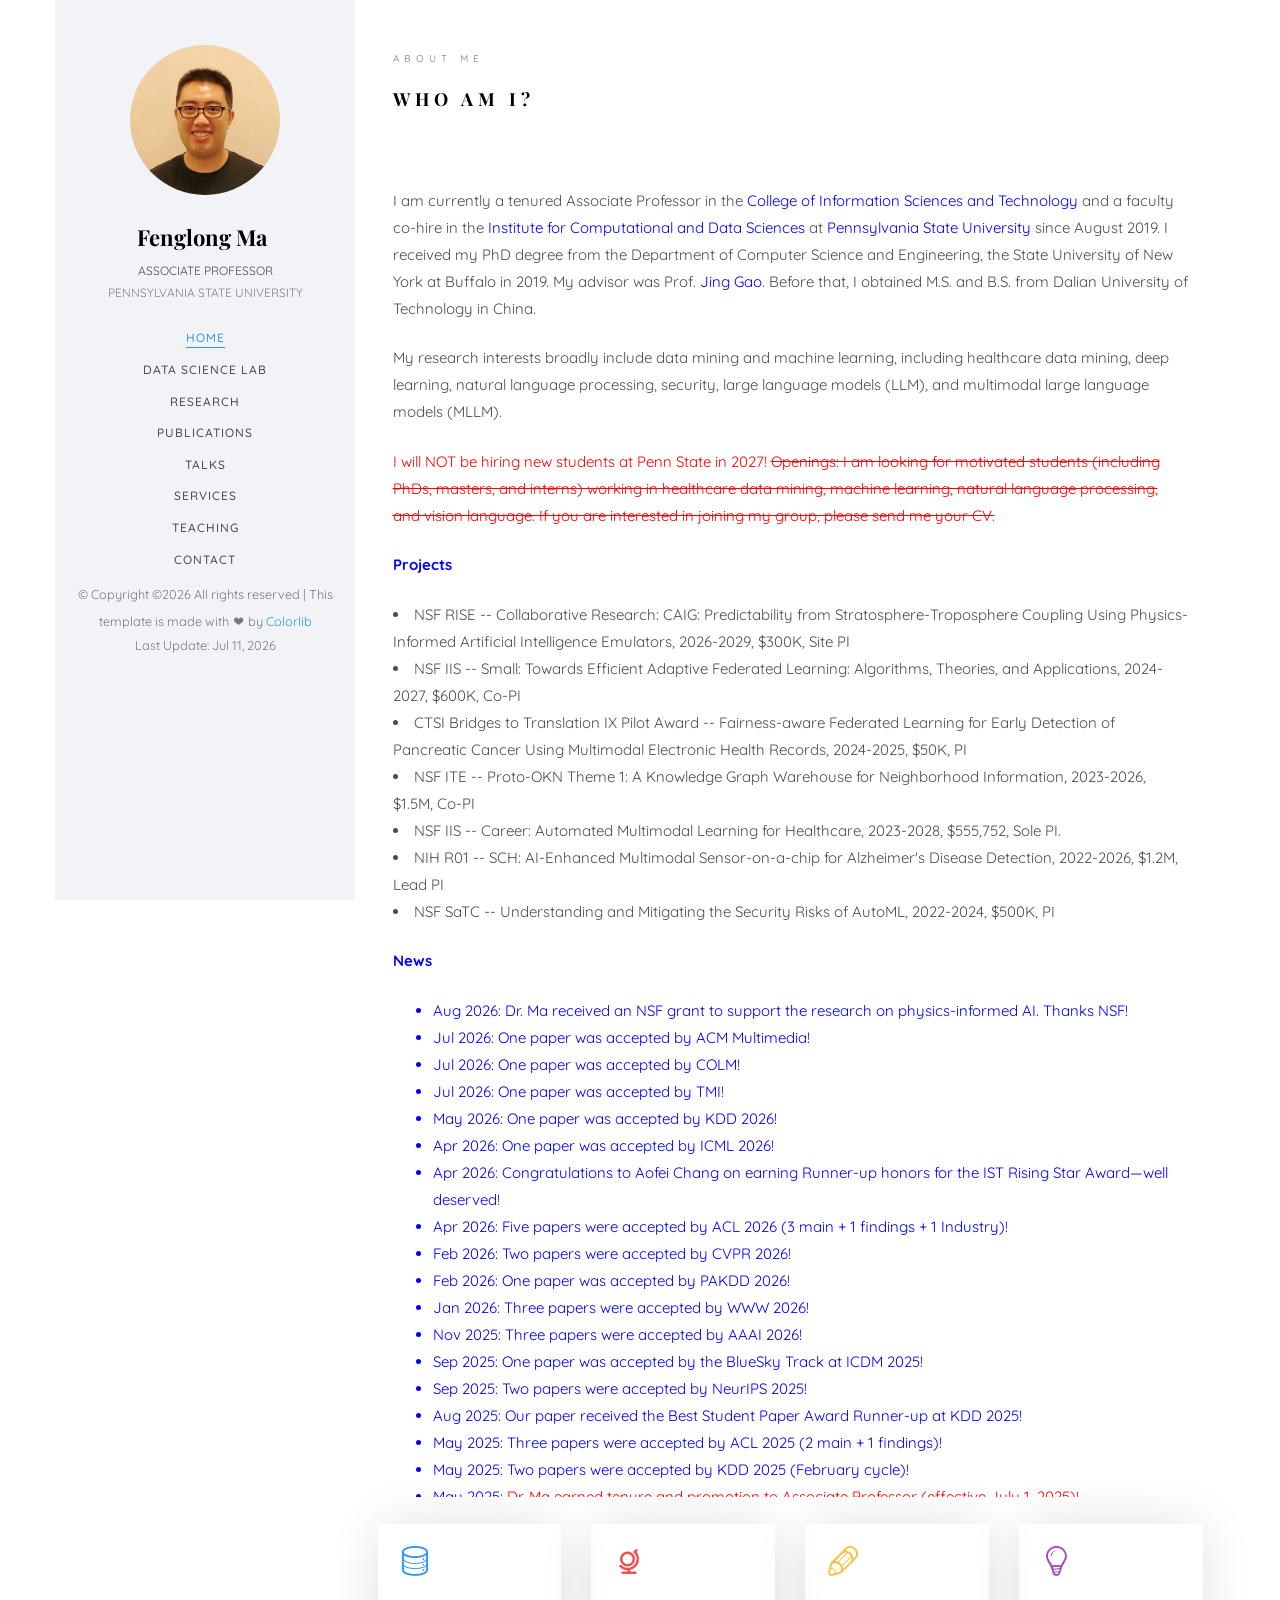
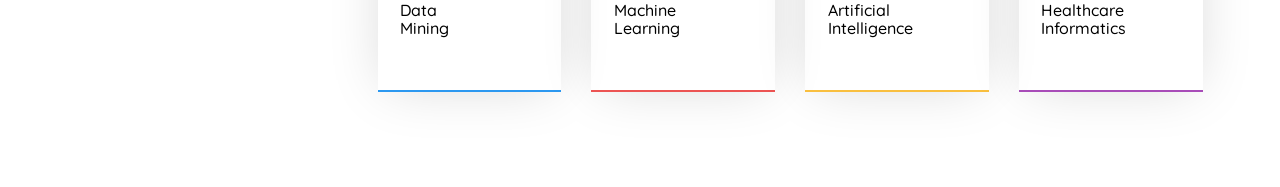
==== index.html @ 7e8146f7 "Update index.html" ====
<!DOCTYPE HTML>
<html>
	<head>
	<meta charset="utf-8">
	<meta http-equiv="X-UA-Compatible" content="IE=edge">
	<title>Fenglong Ma</title>
	<meta name="viewport" content="width=device-width, initial-scale=1">
	<meta name="description" content="Fenglong Ma's Homepage" />
	<meta name="keywords" content="Fenglong Ma, data mining, Penn State, IST" />
	<meta name="author" content="Fenglong Ma" />

  <!-- Facebook and Twitter integration -->
	<meta property="og:title" content=""/>
	<meta property="og:image" content=""/>
	<meta property="og:url" content=""/>
	<meta property="og:site_name" content=""/>
	<meta property="og:description" content=""/>
	<meta name="twitter:title" content="" />
	<meta name="twitter:image" content="" />
	<meta name="twitter:url" content="" />
	<meta name="twitter:card" content="" />

	<!-- Place favicon.ico and apple-touch-icon.png in the root directory -->
	<link rel="shortcut icon" href="favicon.ico">

	<link href="https://fonts.googleapis.com/css?family=Quicksand:300,400,500,700" rel="stylesheet">
	<link href="https://fonts.googleapis.com/css?family=Playfair+Display:400,400i,700" rel="stylesheet">
	
	<!-- Animate.css -->
	<link rel="stylesheet" href="css/animate.css">
	<!-- Icomoon Icon Fonts-->
	<link rel="stylesheet" href="css/icomoon.css">
	<!-- Bootstrap  -->
	<link rel="stylesheet" href="css/bootstrap.css">
	<!-- Flexslider  -->
	<link rel="stylesheet" href="css/flexslider.css">
	<!-- Flaticons  -->
	<link rel="stylesheet" href="fonts/flaticon/font/flaticon.css">
	<!-- Owl Carousel -->
	<link rel="stylesheet" href="css/owl.carousel.min.css">
	<link rel="stylesheet" href="css/owl.theme.default.min.css">
	<!-- Theme style  -->
	<link rel="stylesheet" href="css/style.css">

	<!-- Modernizr JS -->
	<script src="js/modernizr-2.6.2.min.js"></script>
	<!-- FOR IE9 below -->
	<!--[if lt IE 9]>
	<script src="js/respond.min.js"></script>
	<![endif]-->

	</head>
	<body>
	<div id="colorlib-page">
		<div class="container-wrap">
		<a href="#" class="js-colorlib-nav-toggle colorlib-nav-toggle" data-toggle="collapse" data-target="#navbar" aria-expanded="false" aria-controls="navbar"><i></i></a>
		<aside id="colorlib-aside" role="complementary" class="border js-fullheight">
			<div class="text-center">
				<div class="author-img" style="background-image: url(images/photo_fenglong.jpeg);"></div>
				<h1 id="colorlib-logo"><a href="index.html">Fenglong Ma</a></h1>
				<span class="position">Associate Professor<br>
					<a href="https://www.psu.edu"><font color="grey">Pennsylvania State University</font></a>
				</span>
			</div>

			<nav id="colorlib-main-menu">
				<div>
					<ul>
						<li class="active"><a href="index.html">Home</a></li>
						<li><a href="https://psudslab.github.io/index.html">Data Science Lab</a></li>
						<li><a href="https://psudslab.github.io/Research.html" >Research</a></li>
						<li><a href="https://psudslab.github.io/Publications.html">Publications</a></li>
						<li><a href="https://psudslab.github.io/Talk.html">Talks</a></li>
						<li><a href="Services.html">Services</a></li>
						<li><a href="Teaching.html">Teaching</a></li>
						<li><a href="Contact.html">Contact</a></li>
					</ul>
				</div>
			</nav>

			<div class="colorlib-footer">
				<p><small>&copy; <!-- Link back to Colorlib can't be removed. Template is licensed under CC BY 3.0. -->
					Copyright &copy;<script>document.write(new Date().getFullYear());</script> All rights reserved | This template is made with 
					<i class="icon-heart" aria-hidden="true"></i> by <a href="https://colorlib.com" target="_blank">Colorlib</a>
					<!-- Link back to Colorlib can't be removed. Template is licensed under CC BY 3.0. --> </span> 
				<span>Last Update: Jul 11, 2026</span></small></p>
			</div>
			<script type='text/javascript' id='clustrmaps' src='//cdn.clustrmaps.com/map_v2.js?cl=ffffff&w=a&t=tt&d=uk7inqkcxD7zV_n2SjGvBUPL002nRyMsNt895CillEg&co=8ac4ed'></script>
		</aside>

		<div id="colorlib-main">
		
			<section id="colorlib-home" data-section="home">			  	
			  	<div class="colorlib-narrow-content">
					<div class="row">
						<div class="col-md-12">
							<div class="row row-bottom-padded-sm animate-box">
								<div class="col-md-12">
								<p><br></p>
									<div class="about-desc">
										<span class="heading-meta">About Me</span>
										<h2 class="colorlib-heading">Who Am I?</h2>
										<p>I am currently a tenured Associate Professor in the <a href="https://ist.psu.edu/"><font color="blue">College of Information Sciences and Technology</font></a> 
											and a faculty co-hire in the <a href="https://ics.psu.edu"><font color="blue">Institute for Computational and Data Sciences</font></a> at <a href="https://www.psu.edu"><font color="blue">Pennsylvania State University</font></a> since August 2019. 
										I received my PhD degree from the Department of Computer Science and Engineering, 
										the State University of New York at Buffalo in 2019. 
										My advisor was Prof. <a href="https://engineering.purdue.edu/DML/people"><font color="blue">Jing Gao</font></a>. 
										Before that, I obtained M.S. and B.S. from Dalian University of Technology in China.</p> 
										<p>My research interests broadly include data mining and machine learning, including healthcare data mining, deep learning, natural language processing, security, large language models (LLM), and multimodal large language models (MLLM).</p>

										<p><font color="red">I will NOT be hiring new students at Penn State in 2027! <s>Openings: I am looking for motivated students (including PhDs, masters, and interns) working in healthcare data mining, machine learning, natural language processing, and vision language. 
										If you are interested in joining my group, please send me your CV. </s></font></p>

										<p style="font-weight:bold">
											<font color="blue">Projects</font>
										</p>
										<p>
											<li>NSF RISE -- Collaborative Research: CAIG: Predictability from Stratosphere-Troposphere Coupling Using Physics-Informed Artificial Intelligence Emulators, 2026-2029, $300K, Site PI</li>
											<li>NSF IIS -- Small: Towards Efficient Adaptive Federated Learning: Algorithms, Theories, and Applications, 2024-2027, $600K, Co-PI</li>
											<li>CTSI Bridges to Translation IX Pilot Award -- Fairness-aware Federated Learning for Early Detection of Pancreatic Cancer Using Multimodal Electronic Health Records, 2024-2025, $50K, PI</li>
											<li>NSF ITE -- Proto-OKN Theme 1: A Knowledge Graph Warehouse for Neighborhood Information, 2023-2026, $1.5M, Co-PI</li>
											<li>NSF IIS -- Career: Automated Multimodal Learning for Healthcare, 2023-2028, $555,752, Sole PI.</li>
											<li>NIH R01 -- SCH: AI-Enhanced Multimodal Sensor-on-a-chip for Alzheimer's Disease Detection, 2022-2026, $1.2M, Lead PI</li>
											<li>NSF SaTC -- Understanding and Mitigating the Security Risks of AutoML, 2022-2024, $500K, PI</li>
										</p>
										
										<p style="font-weight:bold">
											<font color="blue">News</font>
										</p>
										<div style="overflow-y: scroll; height:500px;">
										
											<font color="blue"><ul>
												<li> Aug 2026: Dr. Ma received an NSF grant to support the research on physics-informed AI. Thanks NSF!</li>
												<li> Jul 2026: One paper was accepted by ACM Multimedia! </li>
												<li> Jul 2026: One paper was accepted by COLM! </li>
												<li> Jul 2026: One paper was accepted by TMI! </li>
												<li> May 2026: One paper was accepted by KDD 2026! </li>
												<li> Apr 2026: One paper was accepted by ICML 2026! </li>
												<li> Apr 2026: Congratulations to Aofei Chang on earning Runner-up honors for the IST Rising Star Award—well deserved!</li>
												<li> Apr 2026: Five papers were accepted by ACL 2026 (3 main + 1 findings + 1 Industry)! </li>
												<li> Feb 2026: Two papers were accepted by CVPR 2026! </li>
												<li> Feb 2026: One paper was accepted by PAKDD 2026! </li>
												<li> Jan 2026: Three papers were accepted by WWW 2026! </li> 
												<li> Nov 2025: Three papers were accepted by AAAI 2026! </li> 
												<li> Sep 2025: One paper was accepted by the BlueSky Track at ICDM 2025! </li> 
												<li> Sep 2025: Two papers were accepted by NeurIPS 2025!</li>
												<li> Aug 2025: Our paper received the Best Student Paper Award Runner-up at KDD 2025!</li>
												<li> May 2025: Three papers were accepted by ACL 2025 (2 main + 1 findings)!</li>
												<li> May 2025: Two papers were accepted by KDD 2025 (February cycle)! </li>
												<li> May 2025: <font color="red">Dr. Ma earned tenure and promotion to Associate Professor (effective July 1, 2025)!</font></li>
												<li> May 2025: One paper was accepted by ICML 2025!</li>
												<li> Apr 2025: One survey paper on Session-based Recommendation was accepted by TKDE!</li>
												<li> Apr 2025: Congratulations to Dr. Jiaqi Wang on joining the Department of Computer Science and Software Engineering at Auburn University as a tenure-track Assistant Professor!</li>
												<li> Apr 2025: Our paper received the Best Poster Award at AAAI 2025 Spring Symposium GENAI@EDGE!</li>
												<li> Dec 2024: One paper was accepted by AAAI 2025!</li>
												<li> Dec 2024: Welcome Sileshi to visit our lab from Dec 1st, 2024, to May 31st, 2025!</li>
												<li> Nov 2024: Three papers were accepted by KDD 2025 (August Cycle)! </li>
												<li> Oct 2024: Our tutorial was accepted by AAAI 2025 on multimodal artificial intelligence in healthcare.</li>
												<li> Sep 2024: Three papers were accepted by NeurIPS 2024, including one spotlight paper on Datasets and Benchmarks Track!</li>
												<li> Sep 2024: One paper was accepted by ACM-BCB 2024 (oral presentation)!</li>
												<li> Sep 2024: Three papers were accepted by EMNLP 2024 (1 main + 2 findings)!</li>
												<li> Aug 2024: One paper was accepted by Radiology: Artificial Intelligence!</li>
												<li> Jun 2024: Dr. Ma received an NSF grant to support the research on adaptive federated learning. Thanks NSF!</li>
												<li> May 2024: One paper was accepted by ECML-PKDD on multimodal federated learning with incomplete modalities!</li>
												<li> May 2024: One paper was accepted by ACL 2024, and two papers were accepted by KDD 2024!</li>
												<li> May 2024: One paper was accepted by ICML 2024 on federated learning!</li>
												<li> Apr 2024: Our survey paper "Recent Advances in Predictive Modeling with Electronic Health Records" was accepted by IJCAI 2024!</li>
												<li> Mar 2024: One paper was accepted by the SIGIR 2024 industry track on clinical trial retrieval! </li>
												<li> Mar 2024: Dr. Ma received a Penn State CTSI Bridges to Translation IX Pilot Award to support the research on pancreatic cancer with federated learning! </li>
												<li> Mar 2024: Two full papers were accepted by SIGIR 2024 on recommendation systems! </li>
												<li> Mar 2024: Congratulations Jiaqi for receiving the IST Ph.D. Student Award for Research Excellence, the highest honor for IST graduate students in research! </li>
												<li> Mar 2024: One paper was accepted by the Journal of Health Psychology! </li>
												<li> Feb 2024: Congratulations, Muchao and Junyu, for defending their Ph.D. theses! Muchao will join the Department of Computer Science at The University of Iowa as a tenure-track assistant professor, and Junyu will join TikTok!</li>
												<li> Feb 2024: Our tutorial, "Heterogeneity in Federated Learning", led by Jiaqi Wang, was accepted by PAKDD 2024! </li>
												<li> Feb 2024: One paper was accepted by LREC-COLING 2024 on automated ICD coding!</li>
												<li> Jan 2024: One paper was accepted by PAKDD 2024 on personalized federated learning!</li>
												<li> Jan 2024: One paper was accepted by CHI 2024!</li>
												<li> Dec 2023: One paper was accepted by PerCom 2024 on sleep apnea detection!</li>
												<li> Dec 2023: Two papers were accepted by SDM 2024 on EHR data generation with diffusion models and automated machine learning for risk prediction. </li>
												<li> Dec 2023: Four papers were accepted by AAAI 2024! Congratulations to all collaborators! </li>
												<li> Nov 2023: Our tutorial, "Heterogeneity in Federated Learning", led by Jiaqi Wang, was accepted by SDM 2024! </li>
												<li> Oct 2023: Congratulations, Jiaqi, Ziyi, and Muchao, on receiving the NeurIPS 2023 Scholar Award!</li>
												<li> Oct 2023: One paper was accepted by ACM TOIS on session-based recommendation!</li>
												<li> Oct 2023: One paper was accepted by EMNLP 2023 (main conference) on hierarchical pretraining using multimodal EHR data!</li>
												<li> Sep 2023: One paper was accepted by the Journal of Biomedical Informatics on health risk prediction!</li>
												<li> Sep 2023: One survey paper was accepted by the Rare Disease and Orphan Drugs Journal on federated learning for rare disease detection! </li>
												<li> Sep 2023: Five papers were accepted by NeurIPS on federated learning and safety in machine learning! </li>
												<li> Sep 2023: Dr. Ma received an NSF grant to support the research on building <a href="https://www.nsf.gov/awardsearch/showAward?AWD_ID=2333790&HistoricalAwards=false">a knowledge graph warehouse for neighborhood information</a>. Thanks NSF!</li>
												<li> Aug 2023: One paper was accepted by TKDE on multimodal session-based recommendation!</li>
												<li> Aug 2023: Three papers were accepted by CIKM!</li>
												<li> Aug 2023: Our invited survey paper on multimodal federated learning was accepted by Sensors!</li>
												<li> Jul 2023: One paper is accepted by Transactions on Audio, Speech and Language Processing on hate speech detection!</li>
												<li> May 2023: Dr. Ma received the Artificial Intelligence and Biomedical Informatics (AIBI) Pilot Funding!</li>
												<li> May 2023: One paper is accepted by KDD 2023 on hard-label black-box attack on text!</li>
												<li> May 2023: One paper is accepted by IJERPH on mobile healthcare data mining!</li>
												<li> May 2023: One paper is accepted by USENIX Security 2023 on knowledge graph reasoning!</li>
												<li> Apr 2023: One paper is accepted by JBHI on online healthcare community analysis!</li>
												<li> Apr 2023: One paper is accepted by IJCAI 2023 on decision-based black-box attacks!</li>
												<li> Mar 2023: Dr. Ma received the NSF Career Award to support the research on automated multimodal learning for healthcare. Thanks NSF!</li>
												<li> Feb 2023: One paper is accepted by TOCHI on chatbot-based symptom checker self-diagnosis!</li>
												<li> Jan 2023: One paper is accepted by CHI 2023 on AutoML security!</li>
												<li> Dec 2022: One paper is accepted by SDM 2023 on semi-supervised federated learning!</li>
												<li> Nov 2022: Two papers are accepted by AAAI 2023 on adversarial attacks on text data and few-shot text classification!</li>
												<li> Oct 2022: Three papers are accepted by BIBM 2022 on AutoML-based health risk prediction (regular), sleep stage prediction (regular) and health risk prediction model robustness (short)!</li>
												<li> Aug 2022: Two papers are accepted by ICDM 2022 on health risk prediction (regular) and knowledge concept prerequisite learning (short)!</li>
												<li> Aug 2022: Dr. Ma (lead PI) received an NIH R01 project (4 years, $1.2M) to support the research on early detection of Alzheimer's disease!</li>
												<li> Aug 2022: Two papers are accepted by Coling 2022 on clinical language simplification and medical dialogue!</li>
												<li> Aug 2022: Dr. Ma received an <a href="https://www.nsf.gov/awardsearch/showAward?AWD_ID=2212323&HistoricalAwards=false">NSF award</a> on understanding and mitigating the security risks of AutoML!</li>
												<li> Jul 2022: One paper is accepted by BHI 2022 on sleep stage classification!</li>
												<li> Jul 2022: One paper is accepted by SECON 2022 on contactless authentication with deep learning!</li>
												<li> Jun 2022: One paper is accepted by ECML PKDD 2022 on COVID-19 vaccine side effect prediction using federated learning!</li>
												<li> May 2022: One paper is accepted by KDD 2022 on hard-label adversarial attacks on text data!</li>
												<li> Mar 2022: One paper is accepted by SIGIR 2022 on session-based recommendation!</li>
												<li> Mar 2022: One paper is accepted by Information Processing & Management on session-based recommendation!</li>
												<li> Dec 2021: One paper is accepted by SDM 2022 on online student learning!</li>
												<li> Dec 2021: One paper is accepted by AAAI 2022 on hard-label adversarial attacks on text data!</li>
												<li> Oct 2021: One paper is accepted by Bigdata 2021 on semi-supervised federated learning!</li>
												<li> Aug 2021: One paper is accepted by Findings of EMNLP 2021 on paraphrase identification!</li>
												<li> Aug 2021: Congratulations Guanjie for defending his Ph.D. thesis this summer!</li>
												<li> Aug 2021: One paper is accepted by CIKM 2021 on health risk prediction with unstructured medical text!</li>
												<li> Jul 2021: One paper is accepted by WACV 2022 on audio visual scene-aware dialog!</li>
												<li> Jun 2021: One paper is accepted by AMIA 2021 on diagnosis prediction!</li>
												<li> Jun 2021: One paper is accepted by ECML-PKDD 2021 on sleep apnea detection!</li>
												<li> May 2021: One paper is accepted by KDD 2021 on fake news detection!</li>
												<li> May 2021: Our tutorial titled "Advances in Mining Heterogeneous Healthcare Data" is accepted by KDD 2021!</li>
												<li> May 2021: One paper is accepted by ACL 2021 main conference on medical report generation, and the other is accepted by Findings of ACL 2021 on automated ICD coding! </li>
												<li> Apr 2021: One paper is accepted by IJCAI 2021 on drug recommendation! </li>
												<li> Apr 2021: Dr. Ma was invited to serve in the PCs of AMIA 2021, NeurIPS 2021, CIKM 2021, and WISE 2021. </li>
												<li> Mar 2021: Dr. Ma received the 2020 Sony Research Award on semi-supervised federated learning! </li>
												<li> Feb 2021: One paper is accepted by Expert Systems with Applications on hospital readmission prediction! </li>
												<li> Jan 2021: Two papers are accepted by WWW 2021! Both are on health risk prediction. One is to use knowledge graph paths, the other is to incoporate public health data. </li> 
												<li> Dec 2020: One paper is accepted by SDM 2021! </li>
												<li> Dec 2020: Dr. Ma was invited to serve in the PC of KDD 2021 and CVPR 2021.</li>
												<li> Dec 2020: One paper is accepted by AAAI 2021! </li>
												<li> Aug 2020: One paper is accepted by ICDM 2020 (regular paper)! </li>
												<li> Aug 2020: Dr. Ma was invited to serve in the SPC of AAAI 2021 and PC of Bigdata 2020.</li>
												<li> Jul 2020: Two papers are accepted by CIKM 2020! One is on risk prediction in healthcare, and the other is on knowledge graph validation.</li>
												<li> Jul 2020: Dr. Ma was invited to serve on the program committee of SDM 2021.</li>
												<li> May 2020: Three papers are accepted by KDD 2020!</li>
												<li> May 2020: One paper on hospital readmissions prediction is accepted by Knowledge-Based Systems!</li>
												<li> May 2020: Dr. Ma (PI, Co-PIs: Drs. Sharon Huang, Prasenjit Mitra, and Vasant Honavar) received a one-year seed grant from ICDS & IST at Penn State.</li>
												<li> Feb 2020: Dr. Ma (PI, Co-PI: Dr. Sharon Huang) received a one-year seed grant from IST at Penn State.</li>
												<li> Jan 2020: Dr. Ma was invited to serve on the program committee of AMIA 2020.</li>
												<li> Jan 2020: Dr. Ma was invited to serve on the program committee of KDD 2020.</li>
												<li> Jan 2020: One paper on human activity recognition is accepted by IMWUT (UbiComp 2020)!</li>
												<li> Dec 2019: One paper on rare disease prediction is accepted by SDM 2020!</li>
												<li> Nov 2019: One paper on weakly-supervised fake news detection is accepted by AAAI 2020!</li>
												<li> Oct 2019: Two papers are accepted by IEEE Big Data 2019! One is on crowdsourcing aggregation, and the other is on federated multitask learning!</li>
												<li> Oct 2019: Our tutorial "Learning with small data" is accepted by WSDM 2020!</li>
												<li> Oct 2019: Honored to receive the 2018/2019 UB CSE Ph.D. Dissertation Competition Runner-up!</li>
												<li> Oct 2019: One paper on pothole profiling with a reliability-aware vehicular crowdsensing system is accepted by IMWUT (UbiComp 2020)!</li>
												<li> Sep 2019: One paper on remote and through-wall screen attack via mmWave sensing is accepted by S&P 2020! </li>
												</ul>
											</font> 
										</div>
										</br>
									</div>
								</div>
								<br>
								<div class="row">
								<div class="col-md-3 animate-box">
									<div class="services color-1">
										<span class="icon2"><i class="icon-data"></i></span>
										<h3>Data<br>Mining</h3>
									</div>
								</div>
								<div class="col-md-3 animate-box">
									<div class="services color-2">
										<span class="icon2"><i class="icon-globe-outline"></i></span>
										<h3>Machine<br>Learning</h3>
									</div>
								</div>
								<div class="col-md-3 animate-box">
									<div class="services color-3">
										<span class="icon2"><i class="icon-pen2"></i></span>
										<h3>Artificial<br>Intelligence</h3>
									</div>
								</div>
								<div class="col-md-3 animate-box">
									<div class="services color-4">
										<span class="icon2"><i class="icon-bulb"></i></span>
										<h3>Healthcare<br>Informatics</h3>
									</div>
								</div>
							</div>
						</div>
					</div>
				</div>
			</section>
			
			
		</div><!-- end:colorlib-main -->
	</div><!-- end:container-wrap -->
	</div><!-- end:colorlib-page -->

	<!-- jQuery -->
	<script src="js/jquery.min.js"></script>
	<!-- jQuery Easing -->
	<script src="js/jquery.easing.1.3.js"></script>
	<!-- Bootstrap -->
	<script src="js/bootstrap.min.js"></script>
	<!-- Waypoints -->
	<script src="js/jquery.waypoints.min.js"></script>
	<!-- Flexslider -->
	<script src="js/jquery.flexslider-min.js"></script>
	<!-- Owl carousel -->
	<script src="js/owl.carousel.min.js"></script>
	<!-- Counters -->
	<script src="js/jquery.countTo.js"></script>
	
	
	<!-- MAIN JS -->
	<script src="js/main.js"></script>

	</body>
</html>
---- css/icomoon.css ----
@font-face {
  font-family: 'icomoon';
  src:  url('fonts/icomoon.eot?6py85u');
  src:  url('fonts/icomoon.eot?6py85u#iefix') format('embedded-opentype'),
    url('fonts/icomoon.ttf?6py85u') format('truetype'),
    url('fonts/icomoon.woff?6py85u') format('woff'),
    url('fonts/icomoon.svg?6py85u#icomoon') format('svg');
  font-weight: normal;
  font-style: normal;
}

[class^="icon-"], [class*=" icon-"] {
  /* use !important to prevent issues with browser extensions that change fonts */
  font-family: 'icomoon' !important;
  speak: none;
  font-style: normal;
  font-weight: normal;
  font-variant: normal;
  text-transform: none;
  line-height: 1;

  /* Better Font Rendering =========== */
  -webkit-font-smoothing: antialiased;
  -moz-osx-font-smoothing: grayscale;
}

.icon-times:before {
  content: "\e930";
}
.icon-tick:before {
  content: "\e931";
}
.icon-plus:before {
  content: "\e932";
}
.icon-minus:before {
  content: "\e933";
}
.icon-equals:before {
  content: "\e934";
}
.icon-divide:before {
  content: "\e935";
}
.icon-chevron-right:before {
  content: "\e936";
}
.icon-chevron-left:before {
  content: "\e937";
}
.icon-arrow-right-thick:before {
  content: "\e938";
}
.icon-arrow-left-thick:before {
  content: "\e939";
}
.icon-th-small:before {
  content: "\e93a";
}
.icon-th-menu:before {
  content: "\e93b";
}
.icon-th-list:before {
  content: "\e93c";
}
.icon-th-large:before {
  content: "\e93d";
}
.icon-home:before {
  content: "\e93e";
}
.icon-arrow-forward:before {
  content: "\e93f";
}
.icon-arrow-back:before {
  content: "\e940";
}
.icon-rss:before {
  content: "\e941";
}
.icon-location:before {
  content: "\e942";
}
.icon-link:before {
  content: "\e943";
}
.icon-image:before {
  content: "\e944";
}
.icon-arrow-up-thick:before {
  content: "\e945";
}
.icon-arrow-down-thick:before {
  content: "\e946";
}
.icon-starburst:before {
  content: "\e947";
}
.icon-starburst-outline:before {
  content: "\e948";
}
.icon-star3:before {
  content: "\e949";
}
.icon-flow-children:before {
  content: "\e94a";
}
.icon-export:before {
  content: "\e94b";
}
.icon-delete2:before {
  content: "\e94c";
}
.icon-delete-outline:before {
  content: "\e94d";
}
.icon-cloud-storage:before {
  content: "\e94e";
}
.icon-wi-fi:before {
  content: "\e94f";
}
.icon-heart:before {
  content: "\e950";
}
.icon-flash:before {
  content: "\e951";
}
.icon-cancel:before {
  content: "\e952";
}
.icon-backspace:before {
  content: "\e953";
}
.icon-attachment:before {
  content: "\e954";
}
.icon-arrow-move:before {
  content: "\e955";
}
.icon-warning:before {
  content: "\e956";
}
.icon-user:before {
  content: "\e957";
}
.icon-radar:before {
  content: "\e958";
}
.icon-lock-open:before {
  content: "\e959";
}
.icon-lock-closed:before {
  content: "\e95a";
}
.icon-location-arrow:before {
  content: "\e95b";
}
.icon-info:before {
  content: "\e95c";
}
.icon-user-delete:before {
  content: "\e95d";
}
.icon-user-add:before {
  content: "\e95e";
}
.icon-media-pause:before {
  content: "\e95f";
}
.icon-group:before {
  content: "\e960";
}
.icon-chart-pie:before {
  content: "\e961";
}
.icon-chart-line:before {
  content: "\e962";
}
.icon-chart-bar:before {
  content: "\e963";
}
.icon-chart-area:before {
  content: "\e964";
}
.icon-video:before {
  content: "\e965";
}
.icon-point-of-interest:before {
  content: "\e966";
}
.icon-infinity:before {
  content: "\e967";
}
.icon-globe:before {
  content: "\e968";
}
.icon-eye:before {
  content: "\e969";
}
.icon-cog:before {
  content: "\e96a";
}
.icon-camera:before {
  content: "\e96b";
}
.icon-upload:before {
  content: "\e96c";
}
.icon-scissors:before {
  content: "\e96d";
}
.icon-refresh:before {
  content: "\e96e";
}
.icon-pin:before {
  content: "\e96f";
}
.icon-key:before {
  content: "\e970";
}
.icon-info-large:before {
  content: "\e971";
}
.icon-eject:before {
  content: "\e972";
}
.icon-download:before {
  content: "\e973";
}
.icon-zoom:before {
  content: "\e974";
}
.icon-zoom-out:before {
  content: "\e975";
}
.icon-zoom-in:before {
  content: "\e976";
}
.icon-sort-numerically:before {
  content: "\e977";
}
.icon-sort-alphabetically:before {
  content: "\e978";
}
.icon-input-checked:before {
  content: "\e979";
}
.icon-calender:before {
  content: "\e97a";
}
.icon-world2:before {
  content: "\e97b";
}
.icon-notes:before {
  content: "\e97c";
}
.icon-code:before {
  content: "\e97d";
}
.icon-arrow-sync:before {
  content: "\e97e";
}
.icon-arrow-shuffle:before {
  content: "\e97f";
}
.icon-arrow-repeat:before {
  content: "\e980";
}
.icon-arrow-minimise:before {
  content: "\e981";
}
.icon-arrow-maximise:before {
  content: "\e982";
}
.icon-arrow-loop:before {
  content: "\e983";
}
.icon-anchor:before {
  content: "\e984";
}
.icon-spanner:before {
  content: "\e985";
}
.icon-puzzle:before {
  content: "\e986";
}
.icon-power:before {
  content: "\e987";
}
.icon-plane:before {
  content: "\e988";
}
.icon-pi:before {
  content: "\e989";
}
.icon-phone:before {
  content: "\e98a";
}
.icon-microphone2:before {
  content: "\e98b";
}
.icon-media-rewind:before {
  content: "\e98c";
}
.icon-flag:before {
  content: "\e98d";
}
.icon-adjust-brightness:before {
  content: "\e98e";
}
.icon-waves:before {
  content: "\e98f";
}
.icon-social-twitter:before {
  content: "\e990";
}
.icon-social-facebook:before {
  content: "\e991";
}
.icon-social-dribbble:before {
  content: "\e992";
}
.icon-media-stop:before {
  content: "\e993";
}
.icon-media-record:before {
  content: "\e994";
}
.icon-media-play:before {
  content: "\e995";
}
.icon-media-fast-forward:before {
  content: "\e996";
}
.icon-media-eject:before {
  content: "\e997";
}
.icon-social-vimeo:before {
  content: "\e998";
}
.icon-social-tumbler:before {
  content: "\e999";
}
.icon-social-skype:before {
  content: "\e99a";
}
.icon-social-pinterest:before {
  content: "\e99b";
}
.icon-social-linkedin:before {
  content: "\e99c";
}
.icon-social-last-fm:before {
  content: "\e99d";
}
.icon-social-github:before {
  content: "\e99e";
}
.icon-social-flickr:before {
  content: "\e99f";
}
.icon-at:before {
  content: "\e9a0";
}
.icon-times-outline:before {
  content: "\e9a1";
}
.icon-plus-outline:before {
  content: "\e9a2";
}
.icon-minus-outline:before {
  content: "\e9a3";
}
.icon-tick-outline:before {
  content: "\e9a4";
}
.icon-th-large-outline:before {
  content: "\e9a5";
}
.icon-equals-outline:before {
  content: "\e9a6";
}
.icon-divide-outline:before {
  content: "\e9a7";
}
.icon-chevron-right-outline:before {
  content: "\e9a8";
}
.icon-chevron-left-outline:before {
  content: "\e9a9";
}
.icon-arrow-right-outline:before {
  content: "\e9aa";
}
.icon-arrow-left-outline:before {
  content: "\e9ab";
}
.icon-th-small-outline:before {
  content: "\e9ac";
}
.icon-th-menu-outline:before {
  content: "\e9ad";
}
.icon-th-list-outline:before {
  content: "\e9ae";
}
.icon-news2:before {
  content: "\e9b1";
}
.icon-home-outline:before {
  content: "\e9b2";
}
.icon-arrow-up-outline:before {
  content: "\e9b3";
}
.icon-arrow-forward-outline:before {
  content: "\e9b4";
}
.icon-arrow-down-outline:before {
  content: "\e9b5";
}
.icon-arrow-back-outline:before {
  content: "\e9b6";
}
.icon-trash3:before {
  content: "\e9b7";
}
.icon-rss-outline:before {
  content: "\e9b8";
}
.icon-message:before {
  content: "\e9b9";
}
.icon-location-outline:before {
  content: "\e9ba";
}
.icon-link-outline:before {
  content: "\e9bb";
}
.icon-image-outline:before {
  content: "\e9bc";
}
.icon-export-outline:before {
  content: "\e9bd";
}
.icon-cross:before {
  content: "\e9be";
}
.icon-wi-fi-outline:before {
  content: "\e9bf";
}
.icon-star-outline:before {
  content: "\e9c0";
}
.icon-media-pause-outline:before {
  content: "\e9c1";
}
.icon-mail:before {
  content: "\e9c2";
}
.icon-heart-outline:before {
  content: "\e9c3";
}
.icon-flash-outline:before {
  content: "\e9c4";
}
.icon-cancel-outline:before {
  content: "\e9c5";
}
.icon-beaker:before {
  content: "\e9c6";
}
.icon-arrow-move-outline:before {
  content: "\e9c7";
}
.icon-watch2:before {
  content: "\e9c8";
}
.icon-warning-outline:before {
  content: "\e9c9";
}
.icon-time:before {
  content: "\e9ca";
}
.icon-radar-outline:before {
  content: "\e9cb";
}
.icon-lock-open-outline:before {
  content: "\e9cc";
}
.icon-location-arrow-outline:before {
  content: "\e9cd";
}
.icon-info-outline:before {
  content: "\e9ce";
}
.icon-backspace-outline:before {
  content: "\e9cf";
}
.icon-attachment-outline:before {
  content: "\e9d0";
}
.icon-user-outline:before {
  content: "\e9d1";
}
.icon-user-delete-outline:before {
  content: "\e9d2";
}
.icon-user-add-outline:before {
  content: "\e9d3";
}
.icon-lock-closed-outline:before {
  content: "\e9d4";
}
.icon-group-outline:before {
  content: "\e9d5";
}
.icon-chart-pie-outline:before {
  content: "\e9d6";
}
.icon-chart-line-outline:before {
  content: "\e9d7";
}
.icon-chart-bar-outline:before {
  content: "\e9d8";
}
.icon-chart-area-outline:before {
  content: "\e9d9";
}
.icon-video-outline:before {
  content: "\e9da";
}
.icon-point-of-interest-outline:before {
  content: "\e9db";
}
.icon-map:before {
  content: "\e9dc";
}
.icon-key-outline:before {
  content: "\e9dd";
}
.icon-infinity-outline:before {
  content: "\e9de";
}
.icon-globe-outline:before {
  content: "\e9df";
}
.icon-eye-outline:before {
  content: "\e9e0";
}
.icon-cog-outline:before {
  content: "\e9e1";
}
.icon-camera-outline:before {
  content: "\e9e2";
}
.icon-upload-outline:before {
  content: "\e9e3";
}
.icon-support:before {
  content: "\e9e4";
}
.icon-scissors-outline:before {
  content: "\e9e5";
}
.icon-refresh-outline:before {
  content: "\e9e6";
}
.icon-info-large-outline:before {
  content: "\e9e7";
}
.icon-eject-outline:before {
  content: "\e9e8";
}
.icon-download-outline:before {
  content: "\e9e9";
}
.icon-battery-mid:before {
  content: "\e9ea";
}
.icon-battery-low:before {
  content: "\e9eb";
}
.icon-battery-high:before {
  content: "\e9ec";
}
.icon-zoom-outline:before {
  content: "\e9ed";
}
.icon-zoom-out-outline:before {
  content: "\e9ee";
}
.icon-zoom-in-outline:before {
  content: "\e9ef";
}
.icon-tag3:before {
  content: "\e9f0";
}
.icon-tabs-outline:before {
  content: "\e9f1";
}
.icon-pin-outline:before {
  content: "\e9f2";
}
.icon-message-typing:before {
  content: "\e9f3";
}
.icon-directions:before {
  content: "\e9f4";
}
.icon-battery-full:before {
  content: "\e9f5";
}
.icon-battery-charge:before {
  content: "\e9f6";
}
.icon-pipette:before {
  content: "\e9f7";
}
.icon-pencil:before {
  content: "\e9f8";
}
.icon-folder:before {
  content: "\e9f9";
}
.icon-folder-delete:before {
  content: "\e9fa";
}
.icon-folder-add:before {
  content: "\e9fb";
}
.icon-edit:before {
  content: "\e9fc";
}
.icon-document:before {
  content: "\e9fd";
}
.icon-document-delete:before {
  content: "\e9fe";
}
.icon-document-add:before {
  content: "\e9ff";
}
.icon-brush:before {
  content: "\ea00";
}
.icon-thumbs-up:before {
  content: "\ea01";
}
.icon-thumbs-down:before {
  content: "\ea02";
}
.icon-pen:before {
  content: "\ea03";
}
.icon-sort-numerically-outline:before {
  content: "\ea04";
}
.icon-sort-alphabetically-outline:before {
  content: "\ea05";
}
.icon-social-last-fm-circular:before {
  content: "\ea06";
}
.icon-social-github-circular:before {
  content: "\ea07";
}
.icon-compass:before {
  content: "\ea08";
}
.icon-bookmark:before {
  content: "\ea09";
}
.icon-input-checked-outline:before {
  content: "\ea0a";
}
.icon-code-outline:before {
  content: "\ea0b";
}
.icon-calender-outline:before {
  content: "\ea0c";
}
.icon-business-card:before {
  content: "\ea0d";
}
.icon-arrow-up:before {
  content: "\ea0e";
}
.icon-arrow-sync-outline:before {
  content: "\ea0f";
}
.icon-arrow-right:before {
  content: "\ea10";
}
.icon-arrow-repeat-outline:before {
  content: "\ea11";
}
.icon-arrow-loop-outline:before {
  content: "\ea12";
}
.icon-arrow-left:before {
  content: "\ea13";
}
.icon-flow-switch:before {
  content: "\ea14";
}
.icon-flow-parallel:before {
  content: "\ea15";
}
.icon-flow-merge:before {
  content: "\ea16";
}
.icon-document-text:before {
  content: "\ea17";
}
.icon-clipboard:before {
  content: "\ea18";
}
.icon-calculator:before {
  content: "\ea19";
}
.icon-arrow-minimise-outline:before {
  content: "\ea1a";
}
.icon-arrow-maximise-outline:before {
  content: "\ea1b";
}
.icon-arrow-down:before {
  content: "\ea1c";
}
.icon-gift:before {
  content: "\ea1d";
}
.icon-film:before {
  content: "\ea1e";
}
.icon-database:before {
  content: "\ea1f";
}
.icon-bell:before {
  content: "\ea20";
}
.icon-anchor-outline:before {
  content: "\ea21";
}
.icon-adjust-contrast:before {
  content: "\ea22";
}
.icon-world-outline:before {
  content: "\ea23";
}
.icon-shopping-bag:before {
  content: "\ea24";
}
.icon-power-outline:before {
  content: "\ea25";
}
.icon-notes-outline:before {
  content: "\ea26";
}
.icon-device-tablet:before {
  content: "\ea27";
}
.icon-device-phone:before {
  content: "\ea28";
}
.icon-device-laptop:before {
  content: "\ea29";
}
.icon-device-desktop:before {
  content: "\ea2a";
}
.icon-briefcase:before {
  content: "\ea2b";
}
.icon-stopwatch:before {
  content: "\ea2c";
}
.icon-spanner-outline:before {
  content: "\ea2d";
}
.icon-puzzle-outline:before {
  content: "\ea2e";
}
.icon-printer:before {
  content: "\ea2f";
}
.icon-pi-outline:before {
  content: "\ea30";
}
.icon-lightbulb:before {
  content: "\ea31";
}
.icon-flag-outline:before {
  content: "\ea32";
}
.icon-contacts:before {
  content: "\ea33";
}
.icon-archive2:before {
  content: "\ea34";
}
.icon-weather-stormy:before {
  content: "\ea35";
}
.icon-weather-shower:before {
  content: "\ea36";
}
.icon-weather-partly-sunny:before {
  content: "\ea37";
}
.icon-weather-downpour:before {
  content: "\ea38";
}
.icon-weather-cloudy:before {
  content: "\ea39";
}
.icon-plane-outline:before {
  content: "\ea3a";
}
.icon-phone-outline:before {
  content: "\ea3b";
}
.icon-microphone-outline:before {
  content: "\ea3c";
}
.icon-weather-windy:before {
  content: "\ea3d";
}
.icon-weather-windy-cloudy:before {
  content: "\ea3e";
}
.icon-weather-sunny:before {
  content: "\ea3f";
}
.icon-weather-snow:before {
  content: "\ea40";
}
.icon-weather-night:before {
  content: "\ea41";
}
.icon-media-stop-outline:before {
  content: "\ea42";
}
.icon-media-rewind-outline:before {
  content: "\ea43";
}
.icon-media-record-outline:before {
  content: "\ea44";
}
.icon-media-play-outline:before {
  content: "\ea45";
}
.icon-media-fast-forward-outline:before {
  content: "\ea46";
}
.icon-media-eject-outline:before {
  content: "\ea47";
}
.icon-wine:before {
  content: "\ea48";
}
.icon-waves-outline:before {
  content: "\ea49";
}
.icon-ticket:before {
  content: "\ea4a";
}
.icon-tags:before {
  content: "\ea4b";
}
.icon-plug:before {
  content: "\ea4c";
}
.icon-headphones:before {
  content: "\ea4d";
}
.icon-credit-card:before {
  content: "\ea4e";
}
.icon-coffee:before {
  content: "\ea4f";
}
.icon-book:before {
  content: "\ea50";
}
.icon-beer:before {
  content: "\ea51";
}
.icon-volume2:before {
  content: "\ea52";
}
.icon-volume-up:before {
  content: "\ea53";
}
.icon-volume-mute:before {
  content: "\ea54";
}
.icon-volume-down:before {
  content: "\ea55";
}
.icon-social-vimeo-circular:before {
  content: "\ea56";
}
.icon-social-twitter-circular:before {
  content: "\ea57";
}
.icon-social-pinterest-circular:before {
  content: "\ea58";
}
.icon-social-linkedin-circular:before {
  content: "\ea59";
}
.icon-social-facebook-circular:before {
  content: "\ea5a";
}
.icon-social-dribbble-circular:before {
  content: "\ea5b";
}
.icon-tree:before {
  content: "\ea5c";
}
.icon-thermometer2:before {
  content: "\ea5d";
}
.icon-social-tumbler-circular:before {
  content: "\ea5e";
}
.icon-social-skype-outline:before {
  content: "\ea5f";
}
.icon-social-flickr-circular:before {
  content: "\ea60";
}
.icon-social-at-circular:before {
  content: "\ea61";
}
.icon-shopping-cart:before {
  content: "\ea62";
}
.icon-messages:before {
  content: "\ea63";
}
.icon-leaf:before {
  content: "\ea64";
}
.icon-feather:before {
  content: "\ea65";
}
.icon-eye2:before {
  content: "\e064";
}
.icon-paper-clip:before {
  content: "\e065";
}
.icon-mail5:before {
  content: "\e066";
}
.icon-toggle:before {
  content: "\e067";
}
.icon-layout:before {
  content: "\e068";
}
.icon-link2:before {
  content: "\e069";
}
.icon-bell2:before {
  content: "\e06a";
}
.icon-lock3:before {
  content: "\e06b";
}
.icon-unlock:before {
  content: "\e06c";
}
.icon-ribbon2:before {
  content: "\e06d";
}
.icon-image2:before {
  content: "\e06e";
}
.icon-signal:before {
  content: "\e06f";
}
.icon-target3:before {
  content: "\e070";
}
.icon-clipboard3:before {
  content: "\e071";
}
.icon-clock3:before {
  content: "\e072";
}
.icon-watch:before {
  content: "\e073";
}
.icon-air-play:before {
  content: "\e074";
}
.icon-camera3:before {
  content: "\e075";
}
.icon-video2:before {
  content: "\e076";
}
.icon-disc:before {
  content: "\e077";
}
.icon-printer3:before {
  content: "\e078";
}
.icon-monitor:before {
  content: "\e079";
}
.icon-server:before {
  content: "\e07a";
}
.icon-cog2:before {
  content: "\e07b";
}
.icon-heart3:before {
  content: "\e07c";
}
.icon-paragraph:before {
  content: "\e07d";
}
.icon-align-justify:before {
  content: "\e07e";
}
.icon-align-left:before {
  content: "\e07f";
}
.icon-align-center:before {
  content: "\e080";
}
.icon-align-right:before {
  content: "\e081";
}
.icon-book2:before {
  content: "\e082";
}
.icon-layers2:before {
  content: "\e083";
}
.icon-stack2:before {
  content: "\e084";
}
.icon-stack-2:before {
  content: "\e085";
}
.icon-paper:before {
  content: "\e086";
}
.icon-paper-stack:before {
  content: "\e087";
}
.icon-search3:before {
  content: "\e088";
}
.icon-zoom-in2:before {
  content: "\e089";
}
.icon-zoom-out2:before {
  content: "\e08a";
}
.icon-reply2:before {
  content: "\e08b";
}
.icon-circle-plus:before {
  content: "\e08c";
}
.icon-circle-minus:before {
  content: "\e08d";
}
.icon-circle-check:before {
  content: "\e08e";
}
.icon-circle-cross:before {
  content: "\e08f";
}
.icon-square-plus:before {
  content: "\e090";
}
.icon-square-minus:before {
  content: "\e091";
}
.icon-square-check:before {
  content: "\e092";
}
.icon-square-cross:before {
  content: "\e093";
}
.icon-microphone:before {
  content: "\e094";
}
.icon-record:before {
  content: "\e095";
}
.icon-skip-back:before {
  content: "\e096";
}
.icon-rewind:before {
  content: "\e097";
}
.icon-play4:before {
  content: "\e098";
}
.icon-pause3:before {
  content: "\e099";
}
.icon-stop3:before {
  content: "\e09a";
}
.icon-fast-forward:before {
  content: "\e09b";
}
.icon-skip-forward:before {
  content: "\e09c";
}
.icon-shuffle2:before {
  content: "\e09d";
}
.icon-repeat:before {
  content: "\e09e";
}
.icon-folder2:before {
  content: "\e09f";
}
.icon-umbrella:before {
  content: "\e0a0";
}
.icon-moon:before {
  content: "\e0a1";
}
.icon-thermometer:before {
  content: "\e0a2";
}
.icon-drop:before {
  content: "\e0a3";
}
.icon-sun2:before {
  content: "\e0a4";
}
.icon-cloud3:before {
  content: "\e0a5";
}
.icon-cloud-upload2:before {
  content: "\e0a6";
}
.icon-cloud-download2:before {
  content: "\e0a7";
}
.icon-upload4:before {
  content: "\e0a8";
}
.icon-download4:before {
  content: "\e0a9";
}
.icon-location3:before {
  content: "\e0aa";
}
.icon-location-2:before {
  content: "\e0ab";
}
.icon-map3:before {
  content: "\e0ac";
}
.icon-battery:before {
  content: "\e0ad";
}
.icon-head:before {
  content: "\e0ae";
}
.icon-briefcase3:before {
  content: "\e0af";
}
.icon-speech-bubble:before {
  content: "\e0b0";
}
.icon-anchor2:before {
  content: "\e0b1";
}
.icon-globe2:before {
  content: "\e0b2";
}
.icon-box:before {
  content: "\e0b3";
}
.icon-reload:before {
  content: "\e0b4";
}
.icon-share3:before {
  content: "\e0b5";
}
.icon-marquee:before {
  content: "\e0b6";
}
.icon-marquee-plus:before {
  content: "\e0b7";
}
.icon-marquee-minus:before {
  content: "\e0b8";
}
.icon-tag:before {
  content: "\e0b9";
}
.icon-power2:before {
  content: "\e0ba";
}
.icon-command2:before {
  content: "\e0bb";
}
.icon-alt:before {
  content: "\e0bc";
}
.icon-esc:before {
  content: "\e0bd";
}
.icon-bar-graph:before {
  content: "\e0be";
}
.icon-bar-graph-2:before {
  content: "\e0bf";
}
.icon-pie-graph:before {
  content: "\e0c0";
}
.icon-star:before {
  content: "\e0c1";
}
.icon-arrow-left3:before {
  content: "\e0c2";
}
.icon-arrow-right3:before {
  content: "\e0c3";
}
.icon-arrow-up3:before {
  content: "\e0c4";
}
.icon-arrow-down3:before {
  content: "\e0c5";
}
.icon-volume:before {
  content: "\e0c6";
}
.icon-mute:before {
  content: "\e0c7";
}
.icon-content-right:before {
  content: "\e100";
}
.icon-content-left:before {
  content: "\e101";
}
.icon-grid2:before {
  content: "\e102";
}
.icon-grid-2:before {
  content: "\e103";
}
.icon-columns:before {
  content: "\e104";
}
.icon-loader:before {
  content: "\e105";
}
.icon-bag:before {
  content: "\e106";
}
.icon-ban:before {
  content: "\e107";
}
.icon-flag3:before {
  content: "\e108";
}
.icon-trash:before {
  content: "\e109";
}
.icon-expand2:before {
  content: "\e110";
}
.icon-contract:before {
  content: "\e111";
}
.icon-maximize:before {
  content: "\e112";
}
.icon-minimize:before {
  content: "\e113";
}
.icon-plus2:before {
  content: "\e114";
}
.icon-minus2:before {
  content: "\e115";
}
.icon-check:before {
  content: "\e116";
}
.icon-cross2:before {
  content: "\e117";
}
.icon-move:before {
  content: "\e118";
}
.icon-delete:before {
  content: "\e119";
}
.icon-menu5:before {
  content: "\e120";
}
.icon-archive:before {
  content: "\e121";
}
.icon-inbox:before {
  content: "\e122";
}
.icon-outbox:before {
  content: "\e123";
}
.icon-file:before {
  content: "\e124";
}
.icon-file-add:before {
  content: "\e125";
}
.icon-file-subtract:before {
  content: "\e126";
}
.icon-help:before {
  content: "\e127";
}
.icon-open:before {
  content: "\e128";
}
.icon-ellipsis:before {
  content: "\e129";
}
.icon-heart4:before {
  content: "\e900";
}
.icon-cloud4:before {
  content: "\e901";
}
.icon-star2:before {
  content: "\e902";
}
.icon-tv2:before {
  content: "\e903";
}
.icon-sound:before {
  content: "\e904";
}
.icon-video3:before {
  content: "\e905";
}
.icon-trash2:before {
  content: "\e906";
}
.icon-user2:before {
  content: "\e907";
}
.icon-key3:before {
  content: "\e908";
}
.icon-search4:before {
  content: "\e909";
}
.icon-settings:before {
  content: "\e90a";
}
.icon-camera4:before {
  content: "\e90b";
}
.icon-tag2:before {
  content: "\e90c";
}
.icon-lock4:before {
  content: "\e90d";
}
.icon-bulb:before {
  content: "\e90e";
}
.icon-pen2:before {
  content: "\e90f";
}
.icon-diamond:before {
  content: "\e910";
}
.icon-display2:before {
  content: "\e911";
}
.icon-location4:before {
  content: "\e912";
}
.icon-eye3:before {
  content: "\e913";
}
.icon-bubble3:before {
  content: "\e914";
}
.icon-stack3:before {
  content: "\e915";
}
.icon-cup:before {
  content: "\e916";
}
.icon-phone3:before {
  content: "\e917";
}
.icon-news:before {
  content: "\e918";
}
.icon-mail6:before {
  content: "\e919";
}
.icon-like:before {
  content: "\e91a";
}
.icon-photo:before {
  content: "\e91b";
}
.icon-note:before {
  content: "\e91c";
}
.icon-clock4:before {
  content: "\e91d";
}
.icon-paperplane:before {
  content: "\e91e";
}
.icon-params:before {
  content: "\e91f";
}
.icon-banknote:before {
  content: "\e920";
}
.icon-data:before {
  content: "\e921";
}
.icon-music2:before {
  content: "\e922";
}
.icon-megaphone2:before {
  content: "\e923";
}
.icon-study:before {
  content: "\e924";
}
.icon-lab2:before {
  content: "\e925";
}
.icon-food:before {
  content: "\e926";
}
.icon-t-shirt:before {
  content: "\e927";
}
.icon-fire2:before {
  content: "\e928";
}
.icon-clip:before {
  content: "\e929";
}
.icon-shop:before {
  content: "\e92a";
}
.icon-calendar3:before {
  content: "\e92b";
}
.icon-wallet2:before {
  content: "\e92c";
}
.icon-vynil:before {
  content: "\e92d";
}
.icon-truck2:before {
  content: "\e92e";
}
.icon-world:before {
  content: "\e92f";
}
.icon-spinner6:before {
  content: "\e9af";
}
.icon-spinner7:before {
  content: "\e9b0";
}
.icon-amazon:before {
  content: "\eab7";
}
.icon-google:before {
  content: "\eab8";
}
.icon-google2:before {
  content: "\eab9";
}
.icon-google3:before {
  content: "\eaba";
}
.icon-google-plus:before {
  content: "\eabb";
}
.icon-google-plus2:before {
  content: "\eabc";
}
.icon-google-plus3:before {
  content: "\eabd";
}
.icon-hangouts:before {
  content: "\eabe";
}
.icon-google-drive:before {
  content: "\eabf";
}
.icon-facebook2:before {
  content: "\eac0";
}
.icon-facebook22:before {
  content: "\eac1";
}
.icon-instagram:before {
  content: "\eac2";
}
.icon-whatsapp:before {
  content: "\eac3";
}
.icon-spotify:before {
  content: "\eac4";
}
.icon-telegram:before {
  content: "\eac5";
}
.icon-twitter2:before {
  content: "\eac6";
}
.icon-vine:before {
  content: "\eac7";
}
.icon-vk:before {
  content: "\eac8";
}
.icon-renren:before {
  content: "\eac9";
}
.icon-sina-weibo:before {
  content: "\eaca";
}
.icon-rss2:before {
  content: "\eacb";
}
.icon-rss22:before {
  content: "\eacc";
}
.icon-youtube:before {
  content: "\eacd";
}
.icon-youtube2:before {
  content: "\eace";
}
.icon-twitch:before {
  content: "\eacf";
}
.icon-vimeo:before {
  content: "\ead0";
}
.icon-vimeo2:before {
  content: "\ead1";
}
.icon-lanyrd:before {
  content: "\ead2";
}
.icon-flickr:before {
  content: "\ead3";
}
.icon-flickr2:before {
  content: "\ead4";
}
.icon-flickr3:before {
  content: "\ead5";
}
.icon-flickr4:before {
  content: "\ead6";
}
.icon-dribbble2:before {
  content: "\ead7";
}
.icon-behance:before {
  content: "\ead8";
}
.icon-behance2:before {
  content: "\ead9";
}
.icon-deviantart:before {
  content: "\eada";
}
.icon-500px:before {
  content: "\eadb";
}
.icon-steam:before {
  content: "\eadc";
}
.icon-steam2:before {
  content: "\eadd";
}
.icon-dropbox:before {
  content: "\eade";
}
.icon-onedrive:before {
  content: "\eadf";
}
.icon-github:before {
  content: "\eae0";
}
.icon-npm:before {
  content: "\eae1";
}
.icon-basecamp:before {
  content: "\eae2";
}
.icon-trello:before {
  content: "\eae3";
}
.icon-wordpress:before {
  content: "\eae4";
}
.icon-joomla:before {
  content: "\eae5";
}
.icon-ello:before {
  content: "\eae6";
}
.icon-blogger:before {
  content: "\eae7";
}
.icon-blogger2:before {
  content: "\eae8";
}
.icon-tumblr2:before {
  content: "\eae9";
}
.icon-tumblr22:before {
  content: "\eaea";
}
.icon-yahoo:before {
  content: "\eaeb";
}
.icon-yahoo2:before {
  content: "\eaec";
}
.icon-tux:before {
  content: "\eaed";
}
.icon-appleinc:before {
  content: "\eaee";
}
.icon-finder:before {
  content: "\eaef";
}
.icon-android:before {
  content: "\eaf0";
}
.icon-windows:before {
  content: "\eaf1";
}
.icon-windows8:before {
  content: "\eaf2";
}
.icon-soundcloud:before {
  content: "\eaf3";
}
.icon-soundcloud2:before {
  content: "\eaf4";
}
.icon-skype:before {
  content: "\eaf5";
}
.icon-reddit:before {
  content: "\eaf6";
}
.icon-hackernews:before {
  content: "\eaf7";
}
.icon-wikipedia:before {
  content: "\eaf8";
}
.icon-linkedin2:before {
  content: "\eaf9";
}
.icon-linkedin22:before {
  content: "\eafa";
}
.icon-lastfm:before {
  content: "\eafb";
}
.icon-lastfm2:before {
  content: "\eafc";
}
.icon-delicious:before {
  content: "\eafd";
}
.icon-stumbleupon:before {
  content: "\eafe";
}
.icon-stumbleupon2:before {
  content: "\eaff";
}
.icon-stackoverflow:before {
  content: "\eb00";
}
.icon-pinterest:before {
  content: "\eb01";
}
.icon-pinterest2:before {
  content: "\eb02";
}
.icon-xing:before {
  content: "\eb03";
}
.icon-xing2:before {
  content: "\eb04";
}
.icon-flattr:before {
  content: "\eb05";
}
.icon-foursquare:before {
  content: "\eb06";
}
.icon-yelp:before {
  content: "\eb07";
}
.icon-paypal:before {
  content: "\eb08";
}
.icon-chrome:before {
  content: "\eb09";
}
.icon-firefox:before {
  content: "\eb0a";
}
.icon-IE:before {
  content: "\eb0b";
}
.icon-edge:before {
  content: "\eb0c";
}
.icon-safari:before {
  content: "\eb0d";
}
.icon-opera:before {
  content: "\eb0e";
}
.icon-file-pdf:before {
  content: "\eb0f";
}
.icon-file-openoffice:before {
  content: "\eb10";
}
.icon-file-word:before {
  content: "\eb11";
}
.icon-file-excel:before {
  content: "\eb12";
}
.icon-libreoffice:before {
  content: "\eb13";
}
.icon-html-five:before {
  content: "\eb14";
}
.icon-html-five2:before {
  content: "\eb15";
}
.icon-css3:before {
  content: "\eb16";
}
.icon-git:before {
  content: "\eb17";
}
.icon-codepen:before {
  content: "\eb18";
}
.icon-svg:before {
  content: "\eb19";
}
.icon-IcoMoon:before {
  content: "\eb1a";
}
---- css/style.css ----
@font-face {
  font-family: 'icomoon';
  src: url("../fonts/icomoon/icomoon.eot?srf3rx");
  src: url("../fonts/icomoon/icomoon.eot?srf3rx#iefix") format("embedded-opentype"), url("../fonts/icomoon/icomoon.ttf?srf3rx") format("truetype"), url("../fonts/icomoon/icomoon.woff?srf3rx") format("woff"), url("../fonts/icomoon/icomoon.svg?srf3rx#icomoon") format("svg");
  font-weight: normal;
  font-style: normal; }

/* =======================================================
*
* 	Template Style 
*	Edit this section
*
* ======================================================= */
body {
  font-family: "Quicksand", Arial, sans-serif;
  font-weight: 400;
  font-size: 15px;
  line-height: 1.8;
  color: rgba(0, 0, 0, 0.7); }
  @media screen and (max-width: 992px) {
    body {
      font-size: 16px; } }

a {
  color: #2c98f0;
  -webkit-transition: 0.5s;
  -o-transition: 0.5s;
  transition: 0.5s; }
  a:hover, a:active, a:focus {
    color: #2c98f0;
    outline: none;
    text-decoration: none !important; }

p {
  margin-bottom: 1.5em; }

h1, h2, h3, h4, h5, h6 {
  color: #000;
  font-family: "Playfair Display", Georgia, serif;
  font-weight: 400;
  margin: 0 0 30px 0; }

figure {
  margin-bottom: 2.5em;
  float: left;
  width: 100%; }
  figure figcaption {
    font-size: 16px;
    width: 80%;
    margin: 20px auto 0px auto;
    color: #b3b3b3;
    font-style: italic;
    font-family: "Quicksand", Arial, sans-serif; }
    @media screen and (max-width: 480px) {
      figure figcaption {
        width: 100%; } }

::-webkit-selection {
  color: #fff;
  background: #2c98f0; }

::-moz-selection {
  color: #fff;
  background: #2c98f0; }

::selection {
  color: #fff;
  background: #2c98f0; }

#colorlib-page {
  width: 100%;
  overflow: hidden;
  position: relative; }

#colorlib-aside {
  padding-top: 3em;
  padding-bottom: 40px;
  float: left;
  width: 300px;
  position: fixed;
  overflow-y: scroll;
  z-index: 1001;
  background: #f2f3f7;
  -webkit-transition: 0.5s;
  -o-transition: 0.5s;
  transition: 0.5s; }
  @media screen and (max-width: 768px) {
    #colorlib-aside {
      width: 300px;
      -moz-transform: translateX(-300px);
      -webkit-transform: translateX(-300px);
      -ms-transform: translateX(-300px);
      -o-transform: translateX(-300px);
      transform: translateX(-300px);
      padding-top: 4em; } }
  #colorlib-aside .author-img {
    width: 150px;
    height: 150px;
    margin: 0 auto;
    margin-bottom: 30px;
    -webkit-border-radius: 50%;
    -moz-border-radius: 50%;
    -ms-border-radius: 50%;
    border-radius: 50%; }
  #colorlib-aside .position {
    display: block;
    margin-bottom: 2em;
    font-size: 12px;
    text-transform: uppercase; }
  #colorlib-aside #colorlib-logo {
    text-align: right;
    font-weight: 700;
    font-size: 22px;
    margin-bottom: .5em;
    display: block;
    width: 100%; }
    #colorlib-aside #colorlib-logo a {
      display: block;
      text-align: center;
      color: #000;
      padding-right: .3em; }
  #colorlib-aside #colorlib-main-menu {
    display: block;
    width: 100%; }
    #colorlib-aside #colorlib-main-menu .collapse {
      display: block !important; }
    #colorlib-aside #colorlib-main-menu ul {
      text-align: center;
      margin: 0;
      padding: 0; }
      @media screen and (max-width: 768px) {
        #colorlib-aside #colorlib-main-menu ul {
          margin: 0 0 2em 0; } }
      #colorlib-aside #colorlib-main-menu ul li {
        margin: 0 0 10px 0;
        padding: 0;
        list-style: none;
        font-size: 12px;
        font-weight: 500;
        text-transform: uppercase;
        letter-spacing: 1px; }
        #colorlib-aside #colorlib-main-menu ul li a {
          color: rgba(0, 0, 0, 0.7);
          text-decoration: none;
          position: relative;
          padding: 10px 0;
          font-family: "Quicksand", Arial, sans-serif;
          -webkit-transition: 0.3s;
          -o-transition: 0.3s;
          transition: 0.3s; }
          #colorlib-aside #colorlib-main-menu ul li a:after {
            content: "";
            position: absolute;
            height: 1px;
            bottom: 7px;
            left: 0;
            right: 0;
            background-color: #2c98f0;
            visibility: hidden;
            -webkit-transform: scaleX(0);
            -moz-transform: scaleX(0);
            -ms-transform: scaleX(0);
            -o-transform: scaleX(0);
            transform: scaleX(0);
            -webkit-transition: all 0.3s cubic-bezier(0.175, 0.885, 0.32, 1.275);
            -moz-transition: all 0.3s cubic-bezier(0.175, 0.885, 0.32, 1.275);
            -ms-transition: all 0.3s cubic-bezier(0.175, 0.885, 0.32, 1.275);
            -o-transition: all 0.3s cubic-bezier(0.175, 0.885, 0.32, 1.275);
            transition: all 0.3s cubic-bezier(0.175, 0.885, 0.32, 1.275); }
          #colorlib-aside #colorlib-main-menu ul li a:hover {
            text-decoration: none;
            color: black; }
            #colorlib-aside #colorlib-main-menu ul li a:hover:after {
              visibility: visible;
              -webkit-transform: scaleX(1);
              -moz-transform: scaleX(1);
              -ms-transform: scaleX(1);
              -o-transform: scaleX(1);
              transform: scaleX(1); }
        #colorlib-aside #colorlib-main-menu ul li.active a {
          color: #2c98f0; }
          #colorlib-aside #colorlib-main-menu ul li.active a:after {
            visibility: visible;
            -webkit-transform: scaleX(1);
            -moz-transform: scaleX(1);
            -ms-transform: scaleX(1);
            -o-transform: scaleX(1);
            transform: scaleX(1); }
  #colorlib-aside .colorlib-footer {
    font-size: 15px;
    text-align: center;
    font-weight: 400;
    color: rgba(0, 0, 0, 0.5);
    padding: 0 20px;
    width: 100%; }
    @media screen and (max-width: 768px) {
      #colorlib-aside .colorlib-footer {
        position: relative;
        bottom: 0; } }
    #colorlib-aside .colorlib-footer span {
      display: block; }
    #colorlib-aside .colorlib-footer ul {
      padding: 0;
      margin: 0; }
      #colorlib-aside .colorlib-footer ul li {
        padding: 0;
        margin: 0;
        display: inline;
        list-style: none; }
        #colorlib-aside .colorlib-footer ul li a {
          color: rgba(255, 255, 255, 0.3);
          padding: 4px; }
          #colorlib-aside .colorlib-footer ul li a:hover, #colorlib-aside .colorlib-footer ul li a:active, #colorlib-aside .colorlib-footer ul li a:focus {
            text-decoration: none;
            outline: none;
            color: #2c98f0; }

.container-wrap {
  max-width: 1170px;
  margin: 0 auto; }

#colorlib-main {
  width: calc(100% - 300px);
  float: right;
  -webkit-transition: 0.5s;
  -o-transition: 0.5s;
  transition: 0.5s; }
  @media screen and (max-width: 768px) {
    #colorlib-main {
      width: 100%;
      padding: 0 1em; } }

#colorlib-hero {
  min-height: 500px;
  background: #fff url(../images/loader.gif) no-repeat center center;
  width: 100%;
  float: left;
  margin-bottom: 10em;
  clear: both; }
  #colorlib-hero .flexslider {
    border: none;
    z-index: 1;
    margin-bottom: 0; }
    #colorlib-hero .flexslider .slides {
      position: relative;
      overflow: visible; }
      #colorlib-hero .flexslider .slides li {
        background-repeat: no-repeat;
        background-size: cover;
        background-position: bottom center;
        min-height: 400px;
        position: relative; }
    #colorlib-hero .flexslider .flex-control-nav {
      bottom: 20px;
      z-index: 1000;
      left: 20px;
      float: left;
      width: auto; }
      @media screen and (max-width: 768px) {
        #colorlib-hero .flexslider .flex-control-nav {
          right: 20px;
          top: 100px; } }
      #colorlib-hero .flexslider .flex-control-nav li {
        display: block;
        margin-bottom: 10px; }
        #colorlib-hero .flexslider .flex-control-nav li a {
          background: rgba(0, 0, 0, 0.5);
          -webkit-box-shadow: none;
          box-shadow: none;
          width: 12px;
          height: 12px;
          cursor: pointer; }
          #colorlib-hero .flexslider .flex-control-nav li a.flex-active {
            cursor: pointer;
            background: transparent;
            border: 2px solid #2c98f0; }
    #colorlib-hero .flexslider .flex-direction-nav {
      display: none; }
    #colorlib-hero .flexslider .slider-text {
      display: table;
      opacity: 0;
      min-height: 500px;
      z-index: 9; }
      #colorlib-hero .flexslider .slider-text > .slider-text-inner {
        display: table-cell;
        vertical-align: middle;
        min-height: 700px;
        padding: 2.5em;
        position: relative; }
        @media screen and (max-width: 768px) {
          #colorlib-hero .flexslider .slider-text > .slider-text-inner {
            text-align: center; } }
        #colorlib-hero .flexslider .slider-text > .slider-text-inner h1, #colorlib-hero .flexslider .slider-text > .slider-text-inner h2 {
          margin: 0;
          padding: 0;
          color: black;
          font-family: "Playfair Display", Georgia, serif; }
        #colorlib-hero .flexslider .slider-text > .slider-text-inner h1 {
          margin-bottom: 20px;
          font-size: 60px;
          line-height: 1.3;
          font-weight: 700; }
          @media screen and (max-width: 768px) {
            #colorlib-hero .flexslider .slider-text > .slider-text-inner h1 {
              font-size: 28px; } }
        #colorlib-hero .flexslider .slider-text > .slider-text-inner h2 {
          font-size: 18px;
          line-height: 1.5;
          margin-bottom: 30px;
          font-weight: 300;
          font-family: "Quicksand", Arial, sans-serif; }
          #colorlib-hero .flexslider .slider-text > .slider-text-inner h2 a {
            color: rgba(44, 152, 240, 0.8);
            border-bottom: 1px solid rgba(44, 152, 240, 0.7); }
        #colorlib-hero .flexslider .slider-text > .slider-text-inner .heading-section {
          font-size: 50px; }
          @media screen and (max-width: 768px) {
            #colorlib-hero .flexslider .slider-text > .slider-text-inner .heading-section {
              font-size: 30px; } }
        #colorlib-hero .flexslider .slider-text > .slider-text-inner s
.colorlib-lead {
          font-size: 20px;
          color: #fff; }
        #colorlib-hero .flexslider .slider-text > .slider-text-inner p {
          margin-bottom: 0; }
        #colorlib-hero .flexslider .slider-text > .slider-text-inner .btn {
          font-size: 12px;
          text-transform: uppercase;
          letter-spacing: 2px;
          color: #000;
          padding: 10px 15px !important;
          border: none;
          font-weight: 400; }
          #colorlib-hero .flexslider .slider-text > .slider-text-inner .btn.btn-learn {
            color: #000;
            border: 1px solid #000;
            background: transparent !important; }
            #colorlib-hero .flexslider .slider-text > .slider-text-inner .btn.btn-learn:hover {
              background: transparent !important;
              border: 1px solid #000 !important; }
          @media screen and (max-width: 768px) {
            #colorlib-hero .flexslider .slider-text > .slider-text-inner .btn {
              width: 100%; } }

body.offcanvas {
  overflow-x: hidden; }
  body.offcanvas #colorlib-aside {
    -moz-transform: translateX(0);
    -webkit-transform: translateX(0);
    -ms-transform: translateX(0);
    -o-transform: translateX(0);
    transform: translateX(0);
    width: 300px;
    background: #f2f3f7;
    z-index: 999;
    position: fixed; }
  body.offcanvas #colorlib-main, body.offcanvas .colorlib-nav-toggle {
    top: 0;
    -moz-transform: translateX(300px);
    -webkit-transform: translateX(300px);
    -ms-transform: translateX(300px);
    -o-transform: translateX(300px);
    transform: translateX(300px); }

.colorlib-narrow-content {
  padding: 0 2.5em; }
  @media screen and (max-width: 768px) {
    .colorlib-narrow-content {
      padding: 0; } }

.no-gutters {
  margin: 0;
  padding: 0; }

.colorlib-experience,
.colorlib-skills,
.colorlib-education,
.colorlib-blog,
.colorlib-work,
.colorlib-about,
.colorlib-services,
.colorlib-contact {
  padding-top: 4em;
  padding-bottom: 9em;
  clear: both;
  width: 100%;
  display: block; }
  @media screen and (max-width: 768px) {
    .colorlib-experience,
    .colorlib-skills,
    .colorlib-education,
    .colorlib-blog,
    .colorlib-work,
    .colorlib-about,
    .colorlib-services,
    .colorlib-contact {
      padding-top: 5em;
      padding-bottom: 8em; } }

.author-img {
  background-size: cover;
  background-position: center center;
  background-repeat: no-repeat;
  position: relative; }

.colorlib-heading {
  font-size: 18px;
  margin-bottom: 4em;
  font-weight: 700;
  text-transform: uppercase;
  letter-spacing: 5px;
  line-height: 1.8;
  position: relative; }
  .colorlib-heading span {
    display: block; }
  @media screen and (max-width: 768px) {
    .colorlib-heading {
      margin-bottom: 3em; } }

.heading-meta {
  margin-bottom: 15px;
  display: block;
  font-size: 10px;
  text-transform: uppercase;
  color: #999999;
  font-weight: 500;
  letter-spacing: 5px; }

.about-img {
  width: 100%;
  height: 600px;
  margin-bottom: 30px; }

.about-desc h3 {
  font-size: 18px;
  text-transform: uppercase;
  letter-spacing: 5px;
  font-weight: 500; }

.hire {
  padding: 2em;
  background: #f9bf3f; }
  .hire h2 {
    line-height: 1.5; }
  .hire .btn-hire {
    color: #000;
    text-transform: uppercase;
    letter-spacing: 1px;
    bordeR: 1px solid #000;
    padding: 2px 10px; }

.fancy-collapse-panel .panel-default > .panel-heading {
  padding: 0; }

.panel-heading a {
  padding: 20px 25px;
  display: block;
  width: 100%;
  font-weight: 500;
  font-size: 14px;
  letter-spacing: 1px;
  text-transform: uppercase;
  font-family: "Quicksand", Arial, sans-serif;
  background-color: #2c98f0;
  color: #fff;
  position: relative;
  -webkit-box-shadow: none !important;
  -moz-box-shadow: none !important;
  -ms-box-shadow: none !important;
  -o-box-shadow: none !important;
  box-shadow: none !important; }

.panel {
  -webkit-box-shadow: none !important;
  -moz-box-shadow: none !important;
  -ms-box-shadow: none !important;
  -o-box-shadow: none !important;
  box-shadow: none !important;
  border: none; }

.panel-heading a:after {
  font-family: "icomoon";
  content: "\e115";
  position: absolute;
  right: 20px;
  font-size: 14px;
  font-weight: 400;
  top: 50%;
  line-height: 1;
  margin-top: -7px; }

.panel-heading a.collapsed:after {
  content: "\e114"; }

.panel-heading a.collapsed {
  background: #f2f3f7;
  border: 1px solid #e6e6e6 !important;
  color: #333333; }

.panel-body {
  padding: 1.5em;
  margin-top: 5px;
  border: 1px solid #e6e6e6 !important; }

.timeline-centered {
  position: relative;
  margin-bottom: 30px; }

.timeline-centered:before, .timeline-centered:after {
  content: " ";
  display: table; }

.timeline-centered:after {
  clear: both; }

.timeline-centered:before, .timeline-centered:after {
  content: " ";
  display: table; }

.timeline-centered:after {
  clear: both; }

.timeline-centered:before {
  content: '';
  position: absolute;
  display: block;
  width: 4px;
  background: #f2f3f7;
  top: 20px;
  bottom: 20px;
  margin-left: 29px; }

.timeline-centered .timeline-entry {
  position: relative;
  margin-top: 5px;
  margin-left: 30px;
  margin-bottom: 10px;
  clear: both; }

.timeline-centered .timeline-entry .timeline-entry-inner {
  position: relative;
  margin-left: -20px; }

.timeline-centered .timeline-entry .timeline-entry-inner .timeline-icon {
  display: block;
  width: 40px;
  height: 40px;
  background: #2c98f0;
  -webkit-border-radius: 50%;
  -moz-border-radius: 50%;
  -ms-border-radius: 50%;
  border-radius: 50%;
  text-align: center;
  -moz-box-shadow: 0 0 0 5px #f2f3f7;
  -webkit-box-shadow: 0 0 0 5px #f2f3f7;
  box-shadow: 0 0 0 5px #f2f3f7;
  line-height: 40px;
  float: left; }
  .timeline-centered .timeline-entry .timeline-entry-inner .timeline-icon i {
    color: #fff; }
  .timeline-centered .timeline-entry .timeline-entry-inner .timeline-icon.color-2 {
    background: #ec5453; }
  .timeline-centered .timeline-entry .timeline-entry-inner .timeline-icon.color-3 {
    background: #f9bf3f; }
  .timeline-centered .timeline-entry .timeline-entry-inner .timeline-icon.color-4 {
    background: #a84cb8; }
  .timeline-centered .timeline-entry .timeline-entry-inner .timeline-icon.color-5 {
    background: #2fa499; }
  .timeline-centered .timeline-entry .timeline-entry-inner .timeline-icon.color-none {
    background: #fff;
    width: 20px;
    height: 20px;
    margin-left: 10px; }

.timeline-centered .timeline-entry .timeline-entry-inner .timeline-label {
  position: relative;
  background: #f2f3f7;
  padding: 1.5em;
  margin-left: 60px;
  -webkit-background-clip: padding-box;
  -moz-background-clip: padding;
  background-clip: padding-box; }

.timeline-centered .timeline-entry .timeline-entry-inner .timeline-label:after {
  content: '';
  display: block;
  position: absolute;
  width: 0;
  height: 0;
  border-style: solid;
  border-width: 9px 9px 9px 0;
  border-color: transparent #f2f3f7 transparent transparent;
  left: 0;
  top: 10px;
  margin-left: -9px; }

.timeline-centered .timeline-entry .timeline-entry-inner .timeline-label p + p {
  margin-top: 15px; }

.timeline-centered .timeline-entry .timeline-entry-inner .timeline-label h2 {
  font-size: 20px;
  font-family: "Quicksand", Arial, sans-serif;
  font-weight: 500; }

.timeline-centered .timeline-entry .timeline-entry-inner .timeline-label h2 a {
  color: #000; }

.timeline-centered .timeline-entry .timeline-entry-inner .timeline-label h2 span {
  -webkit-opacity: .4;
  -moz-opacity: .4;
  opacity: .4;
  -ms-filter: alpha(opacity=40);
  filter: alpha(opacity=40);
  font-size: 16px; }

.services {
  margin-bottom: 30px;
  padding: 1.5em;
  -webkit-box-shadow: 0px 0px 56px -8px rgba(0, 0, 0, 0.17);
  -moz-box-shadow: 0px 0px 56px -8px rgba(0, 0, 0, 0.17);
  -ms-box-shadow: 0px 0px 56px -8px rgba(0, 0, 0, 0.17);
  -o-box-shadow: 0px 0px 56px -8px rgba(0, 0, 0, 0.17);
  box-shadow: 0px 0px 56px -8px rgba(0, 0, 0, 0.17);
  border-bottom: 2px solid #2c98f0; }
  .services .icon2 {
    display: block;
    margin-bottom: 20px; }
    .services .icon2 i {
      font-size: 30px;
      color: #2c98f0; }
  .services h3 {
    font-family: "Quicksand", Arial, sans-serif;
    font-size: 16px;
    font-weight: 500; }
  .services.color-2 {
    border-bottom: 2px solid #ec5453; }
    .services.color-2 .icon2 i {
      color: #ec5453; }
  .services.color-3 {
    border-bottom: 2px solid #f9bf3f; }
    .services.color-3 .icon2 i {
      color: #f9bf3f; }
  .services.color-4 {
    border-bottom: 2px solid #a84cb8; }
    .services.color-4 .icon2 i {
      color: #a84cb8; }
  .services.color-5 {
    border-bottom: 2px solid #2fa499; }
  .services.color-6 {
    border-bottom: 2px solid #4054b2; }

.services {
  margin-bottom: 80px;
  position: relative;
  z-index: 0; }
  @media screen and (max-width: 768px) {
    .services {
      margin-bottom: 4em; } }
  .services .icon {
    position: absolute;
    top: -20px;
    left: 0;
    right: 0;
    width: 100px;
    height: 50px;
    display: table;
    margin: 0 auto;
    background: #2c98f0; }
    .services .icon:before, .services .icon:after {
      position: absolute;
      left: 0;
      right: 0;
      content: ''; }
    .services .icon:before {
      top: -30px;
      width: 0;
      height: 0;
      border-style: solid;
      border-width: 0 50px 30px 50px;
      border-color: transparent transparent #2c98f0 transparent; }
    .services .icon:after {
      bottom: -30px;
      width: 0;
      height: 0;
      border-style: solid;
      border-width: 30px 50px 0 50px;
      border-color: #2c98f0 transparent transparent transparent; }
    .services .icon i {
      font-size: 30px;
      color: #fff;
      z-index: 1;
      display: table-cell;
      vertical-align: middle; }
  .services .desc {
    margin-top: 60px; }
    .services .desc h3 {
      font-size: 16px;
      font-weight: 700;
      text-transform: uppercase; }
  .services.color-2 .icon {
    background: #ec5453; }
    .services.color-2 .icon:before {
      border-color: transparent transparent #ec5453 transparent; }
    .services.color-2 .icon:after {
      border-color: #ec5453 transparent transparent transparent; }
  .services.color-3 .icon {
    background: #f9bf3f; }
    .services.color-3 .icon:before {
      border-color: transparent transparent #f9bf3f transparent; }
    .services.color-3 .icon:after {
      border-color: #f9bf3f transparent transparent transparent; }
  .services.color-4 .icon {
    background: #a84cb8; }
    .services.color-4 .icon:before {
      border-color: transparent transparent #a84cb8 transparent; }
    .services.color-4 .icon:after {
      border-color: #a84cb8 transparent transparent transparent; }
  .services.color-5 .icon {
    background: #2fa499; }
    .services.color-5 .icon:before {
      border-color: transparent transparent #2fa499 transparent; }
    .services.color-5 .icon:after {
      border-color: #2fa499 transparent transparent transparent; }
  .services.color-6 .icon {
    background: #4054b2; }
    .services.color-6 .icon:before {
      border-color: transparent transparent #4054b2 transparent; }
    .services.color-6 .icon:after {
      border-color: #4054b2 transparent transparent transparent; }

.progress-wrap h3 {
  font-size: 16px;
  font-family: "Quicksand", Arial, sans-serif;
  margin-bottom: 10px; }

.progress {
  height: 6px;
  -webkit-box-shadow: none;
  box-shadow: none;
  background: #f2f3f7;
  overflow: visible; }

.progress-bar {
  background: #2c98f0;
  -webkit-box-shadow: none;
  box-shadow: none;
  font-size: 12px;
  line-height: 1.2;
  color: #000;
  font-weight: 600;
  text-align: right;
  position: relative;
  overflow: visible;
  -webkit-border-radius: 8px;
  -moz-border-radius: 8px;
  -ms-border-radius: 8px;
  border-radius: 8px; }
  .progress-bar:after {
    position: absolute;
    top: -2px;
    right: 0;
    width: 10px;
    height: 10px;
    content: '';
    background: #2c98f0;
    -webkit-border-radius: 50%;
    -moz-border-radius: 50%;
    -ms-border-radius: 50%;
    border-radius: 50%; }
  .progress-bar span {
    position: absolute;
    top: -22px;
    right: 0; }
  .progress-bar.color-1 {
    background: #2c98f0; }
    .progress-bar.color-1:after {
      background: #2c98f0; }
    .progress-bar.color-1 span {
      color: #2c98f0; }
  .progress-bar.color-2 {
    background: #ec5453; }
    .progress-bar.color-2:after {
      background: #ec5453; }
    .progress-bar.color-2 span {
      color: #ec5453; }
  .progress-bar.color-3 {
    background: #f9bf3f; }
    .progress-bar.color-3:after {
      background: #f9bf3f; }
    .progress-bar.color-3 span {
      color: #f9bf3f; }
  .progress-bar.color-4 {
    background: #a84cb8; }
    .progress-bar.color-4:after {
      background: #a84cb8; }
    .progress-bar.color-4 span {
      color: #a84cb8; }
  .progress-bar.color-5 {
    background: #2fa499; }
    .progress-bar.color-5:after {
      background: #2fa499; }
    .progress-bar.color-5 span {
      color: #2fa499; }
  .progress-bar.color-6 {
    background: #4054b2; }
    .progress-bar.color-6:after {
      background: #4054b2; }
    .progress-bar.color-6 span {
      color: #4054b2; }

.colorlib-feature {
  text-align: left;
  width: 100%;
  float: left;
  margin-bottom: 40px;
  position: relative; }
  .colorlib-feature .colorlib-icon {
    position: absolute;
    top: 0;
    left: 0;
    width: 100px;
    height: 100px;
    display: table;
    text-align: center;
    background: #f2f3f7;
    -webkit-border-radius: 2px;
    -moz-border-radius: 2px;
    -ms-border-radius: 2px;
    border-radius: 2px; }
    .colorlib-feature .colorlib-icon i {
      display: table-cell;
      vertical-align: middle;
      color: #2c98f0;
      font-size: 60px;
      height: 100px; }
      @media screen and (max-width: 1200px) {
        .colorlib-feature .colorlib-icon i {
          font-size: 40px; } }
  .colorlib-feature .colorlib-text {
    padding-left: 120px;
    width: 100%; }
    .colorlib-feature .colorlib-text h2, .colorlib-feature .colorlib-text h3 {
      margin: 0;
      padding: 0; }
    .colorlib-feature .colorlib-text h3 {
      font-weight: 500;
      margin-bottom: 20px;
      color: rgba(0, 0, 0, 0.7);
      font-size: 14px;
      letter-spacing: 3px;
      text-transform: uppercase; }
  .colorlib-feature.colorlib-feature-sm .colorlib-text {
    margin-top: 30px; }
  .colorlib-feature.colorlib-feature-sm .colorlib-icon i {
    color: #2c98f0;
    font-size: 40px; }
    @media screen and (max-width: 1200px) {
      .colorlib-feature.colorlib-feature-sm .colorlib-icon i {
        font-size: 28px; } }

.blog-entry {
  width: 100%;
  float: left;
  background: #fff;
  margin-bottom: 3em; }
  @media screen and (max-width: 768px) {
    .blog-entry {
      margin-bottom: 3em; } }
  .blog-entry .blog-img {
    width: 100%;
    float: left;
    overflow: hidden;
    position: relative;
    z-index: 1;
    margin-bottom: 25px; }
    .blog-entry .blog-img img {
      position: relative;
      max-width: 100%;
      -webkit-transform: scale(1);
      -moz-transform: scale(1);
      -ms-transform: scale(1);
      -o-transform: scale(1);
      transform: scale(1);
      -webkit-transition: 0.3s;
      -o-transition: 0.3s;
      transition: 0.3s; }
  .blog-entry .desc h3 {
    font-size: 16px;
    margin-bottom: 25px;
    line-height: auto;
    font-weight: 500;
    text-transform: uppercase;
    letter-spacing: 1px;
    font-family: "Quicksand", Arial, sans-serif; }
    .blog-entry .desc h3 a {
      color: #000;
      text-decoration: none; }
  .blog-entry .desc span {
    display: block;
    margin-bottom: 20px;
    font-size: 12px;
    color: rgba(0, 0, 0, 0.4) !important;
    text-transform: uppercase;
    letter-spacing: 1px;
    font-weight: 400; }
    .blog-entry .desc span small i {
      color: #999999; }
  .blog-entry .desc .lead {
    font-size: 12px;
    text-transform: uppercase;
    letter-spacing: 2px;
    color: #000; }
  .blog-entry:hover .blog-img img {
    -webkit-transform: scale(1.1);
    -moz-transform: scale(1.1);
    -ms-transform: scale(1.1);
    -o-transform: scale(1.1);
    transform: scale(1.1); }

.work-menu span {
  margin-left: 10px; }
  .work-menu span:first-child {
    margin-left: 0; }
  .work-menu span a {
    color: #000; }
    .work-menu span a.active {
      color: #2c98f0; }

.project {
  background-size: cover;
  background-position: center center;
  background-repeat: no-repeat;
  position: relative;
  height: 300px;
  width: 100%;
  display: block;
  margin-bottom: 30px; }
  .project .desc {
    position: absolute;
    top: 0;
    bottom: 0;
    left: 0;
    right: 0;
    background: #2c98f0;
    opacity: 0;
    -webkit-transition: 0.3s;
    -o-transition: 0.3s;
    transition: 0.3s; }
    .project .desc .con {
      padding: 20px;
      display: block;
      position: relative;
      height: 300px; }
      .project .desc .con .icon {
        position: absolute;
        bottom: 20px;
        left: 20px;
        right: 20px; }
        .project .desc .con .icon span {
          display: inline;
          padding-right: 5px; }
          .project .desc .con .icon span a {
            color: #333333;
            padding: 5px;
            background: rgba(255, 255, 255, 0.5);
            -webkit-border-radius: 4px;
            -moz-border-radius: 4px;
            -ms-border-radius: 4px;
            border-radius: 4px; }
        .project .desc .con .icon i {
          font-size: 16px;
          color: #333333; }
    .project .desc h3 {
      font-family: "Quicksand", Arial, sans-serif;
      font-size: 16px;
      font-weight: 500;
      text-transform: uppercase;
      letter-spacing: 1px;
      -webkit-transition: -webkit-transform 0.3s, opacity 0.3s;
      -webkit-transition: opacity 0.3s, -webkit-transform 0.3s;
      transition: opacity 0.3s, -webkit-transform 0.3s;
      -o-transition: transform 0.3s, opacity 0.3s;
      transition: transform 0.3s, opacity 0.3s;
      transition: transform 0.3s, opacity 0.3s, -webkit-transform 0.3s;
      -webkit-transform: translate3d(0, -15px, 0);
      transform: translate3d(0, -15px, 0);
      margin-bottom: 15px; }
      .project .desc h3 a {
        color: #fff; }
    .project .desc span {
      display: block;
      color: rgba(255, 255, 255, 0.7);
      font-size: 13px;
      -webkit-transition: -webkit-transform 0.3s, opacity 0.3s;
      -webkit-transition: opacity 0.3s, -webkit-transform 0.3s;
      transition: opacity 0.3s, -webkit-transform 0.3s;
      -o-transition: transform 0.3s, opacity 0.3s;
      transition: transform 0.3s, opacity 0.3s;
      transition: transform 0.3s, opacity 0.3s, -webkit-transform 0.3s;
      -webkit-transform: translate3d(0, 15px, 0);
      transform: translate3d(0, 15px, 0); }
      .project .desc span a {
        color: #000; }
    @media screen and (max-width: 768px) {
      .project .desc {
        opacity: 1;
        background: rgba(0, 0, 0, 0.4); }
        .project .desc h3 {
          font-style: 28px;
          -webkit-transform: translate3d(0, 0, 0);
          transform: translate3d(0, 0, 0);
          color: #000; }
        .project .desc span {
          -webkit-transform: translate3d(0, 0, 0);
          transform: translate3d(0, 0, 0); } }
  .project:hover .desc {
    opacity: 1; }
    .project:hover .desc h3 {
      -webkit-transform: translate3d(0, 0, 0);
      transform: translate3d(0, 0, 0); }
    .project:hover .desc span {
      -webkit-transform: translate3d(0, 0, 0);
      transform: translate3d(0, 0, 0); }

.btn-load-more {
  width: 100%; }

#colorlib-counter {
  position: relative;
  clear: both;
  margin-bottom: 5em; }

.colorlib-counters {
  padding: 3em 0;
  background-size: cover;
  background-attachment: fixed;
  background-position: center center; }
  .colorlib-counters .overlay {
    z-index: 0;
    position: absolute;
    bottom: 0;
    top: 0;
    left: 0;
    right: 0;
    background: rgba(0, 0, 0, 0.4); }
  .colorlib-counters .icon {
    width: 100px;
    height: 100px;
    display: table;
    margin: 0 auto;
    margin-bottom: 20px; }
    .colorlib-counters .icon i {
      display: table-cell;
      vertical-align: middle;
      width: 100px;
      height: 100px;
      font-size: 50px;
      color: #2c98f0;
      background: #fff;
      -webkit-border-radius: 50%;
      -moz-border-radius: 50%;
      -ms-border-radius: 50%;
      border-radius: 50%; }
  .colorlib-counters .counter-wrap {
    border: 1px solid red !important; }
  .colorlib-counters .colorlib-counter {
    font-size: 40px;
    display: block;
    color: white;
    font-family: "Quicksand", Arial, sans-serif;
    width: 100%;
    font-weight: 700;
    margin-bottom: .3em; }
  .colorlib-counters .colorlib-counter-label {
    color: rgba(255, 255, 255, 0.7);
    text-transform: uppercase;
    font-size: 14px;
    letter-spacing: 5px;
    margin-bottom: 2em;
    display: block; }

.colorlib-social {
  padding: 0;
  margin: 0;
  text-align: center; }
  .colorlib-social li {
    padding: 0;
    margin: 0;
    list-style: none;
    display: -moz-inline-stack;
    display: inline-block;
    zoom: 1;
    *display: inline; }
    .colorlib-social li a {
      font-size: 22px;
      color: #000;
      padding: 10px;
      display: -moz-inline-stack;
      display: inline-block;
      zoom: 1;
      *display: inline;
      -webkit-border-radius: 7px;
      -moz-border-radius: 7px;
      -ms-border-radius: 7px;
      border-radius: 7px; }
      @media screen and (max-width: 768px) {
        .colorlib-social li a {
          padding: 10px 8px; } }
      .colorlib-social li a:hover {
        color: #2c98f0; }
      .colorlib-social li a:hover, .colorlib-social li a:active, .colorlib-social li a:focus {
        outline: none;
        text-decoration: none;
        color: #2c98f0; }

#map {
  width: 100%;
  height: 700px; }
  @media screen and (max-width: 768px) {
    #map {
      height: 200px; } }

.colorlib-bg-color {
  background: #fafafa;
  position: relative; }

.pagination {
  padding: 0; }
  .pagination li {
    margin: 2px; }
    .pagination li a {
      color: #000;
      background: transparent;
      color: #000;
      margin: 2px;
      -webkit-border-radius: 0;
      -moz-border-radius: 0;
      -ms-border-radius: 0;
      border-radius: 0; }
      .pagination li a:first-child {
        -webkit-border-radius: 2px;
        -moz-border-radius: 2px;
        -ms-border-radius: 2px;
        border-radius: 2px; }
      .pagination li a:hover, .pagination li a:focus {
        background: #2c98f0;
        color: #fff;
        border: 1px solid #2c98f0; }
      @media screen and (max-width: 768px) {
        .pagination li a {
          padding: 7px 15px; } }
    .pagination li.active a {
      background: #2c98f0;
      border: 1px solid #2c98f0 !important; }
      .pagination li.active a:hover, .pagination li.active a:focus {
        background: #2c98f0;
        color: #fff;
        border: 1px solid #2c98f0 !important; }

.btn {
  margin-right: 4px;
  margin-bottom: 4px;
  font-family: "Quicksand", Arial, sans-serif;
  font-size: 12px;
  font-weight: 400;
  text-transform: uppercase;
  letter-spacing: 1px;
  -webkit-border-radius: 2px;
  -moz-border-radius: 2px;
  -ms-border-radius: 2px;
  border-radius: 2px;
  -webkit-transition: 0.5s;
  -o-transition: 0.5s;
  transition: 0.5s;
  padding: 8px 15px !important; }
  .btn.btn-sm {
    padding: 4px 15px !important; }
  .btn.btn-md {
    padding: 8px 20px !important; }
  .btn.btn-lg {
    padding: 18px 36px !important; }
  .btn:hover, .btn:active, .btn:focus {
    -webkit-box-shadow: none !important;
    box-shadow: none !important;
    outline: none !important; }

.btn-primary {
  background: #2c98f0;
  color: #fff;
  border: 2px solid #2c98f0; }
  .btn-primary:hover, .btn-primary:focus, .btn-primary:active {
    background: #44a4f2 !important;
    border-color: #44a4f2 !important; }
  .btn-primary.btn-outline {
    background: transparent;
    color: #2c98f0;
    border: 2px solid #2c98f0; }
    .btn-primary.btn-outline:hover, .btn-primary.btn-outline:focus, .btn-primary.btn-outline:active {
      background: #2c98f0;
      color: #fff; }

.btn-success {
  background: #5cb85c;
  color: #fff;
  border: 2px solid #5cb85c; }
  .btn-success:hover, .btn-success:focus, .btn-success:active {
    background: #4cae4c !important;
    border-color: #4cae4c !important; }
  .btn-success.btn-outline {
    background: transparent;
    color: #5cb85c;
    border: 2px solid #5cb85c; }
    .btn-success.btn-outline:hover, .btn-success.btn-outline:focus, .btn-success.btn-outline:active {
      background: #5cb85c;
      color: #fff; }

.btn-info {
  background: #5bc0de;
  color: #fff;
  border: 2px solid #5bc0de; }
  .btn-info:hover, .btn-info:focus, .btn-info:active {
    background: #46b8da !important;
    border-color: #46b8da !important; }
  .btn-info.btn-outline {
    background: transparent;
    color: #5bc0de;
    border: 2px solid #5bc0de; }
    .btn-info.btn-outline:hover, .btn-info.btn-outline:focus, .btn-info.btn-outline:active {
      background: #5bc0de;
      color: #fff; }

.btn-warning {
  background: #f0ad4e;
  color: #fff;
  border: 2px solid #f0ad4e; }
  .btn-warning:hover, .btn-warning:focus, .btn-warning:active {
    background: #eea236 !important;
    border-color: #eea236 !important; }
  .btn-warning.btn-outline {
    background: transparent;
    color: #f0ad4e;
    border: 2px solid #f0ad4e; }
    .btn-warning.btn-outline:hover, .btn-warning.btn-outline:focus, .btn-warning.btn-outline:active {
      background: #f0ad4e;
      color: #fff; }

.btn-danger {
  background: #d9534f;
  color: #fff;
  border: 2px solid #d9534f; }
  .btn-danger:hover, .btn-danger:focus, .btn-danger:active {
    background: #d43f3a !important;
    border-color: #d43f3a !important; }
  .btn-danger.btn-outline {
    background: transparent;
    color: #d9534f;
    border: 2px solid #d9534f; }
    .btn-danger.btn-outline:hover, .btn-danger.btn-outline:focus, .btn-danger.btn-outline:active {
      background: #d9534f;
      color: #fff; }

.btn-outline {
  background: none;
  border: 2px solid gray;
  font-size: 16px;
  -webkit-transition: 0.3s;
  -o-transition: 0.3s;
  transition: 0.3s; }
  .btn-outline:hover, .btn-outline:focus, .btn-outline:active {
    -webkit-box-shadow: none;
    box-shadow: none; }

.form-control {
  -webkit-appearance: none;
  -moz-appearance: none;
  appearance: none;
  -webkit-box-shadow: none;
  box-shadow: none;
  background: transparent;
  border: transparent;
  background: #f2f3f7;
  height: 54px;
  font-size: 16px;
  font-weight: 400;
  -webkit-transition: 0.3s;
  -o-transition: 0.3s;
  transition: 0.3s;
  -webkit-border-radius: 0;
  -moz-border-radius: 0;
  -ms-border-radius: 0;
  border-radius: 0; }
  .form-control:active, .form-control:focus {
    outline: none;
    -webkit-box-shadow: none;
    box-shadow: none;
    border-color: transparent;
    background: #f0f0f0; }

#message {
  height: 130px; }

.colorlib-nav-toggle {
  cursor: pointer;
  text-decoration: none; }
  .colorlib-nav-toggle.active i::before, .colorlib-nav-toggle.active i::after {
    background: #000; }
  .colorlib-nav-toggle.dark.active i::before, .colorlib-nav-toggle.dark.active i::after {
    background: #000; }
  .colorlib-nav-toggle:hover, .colorlib-nav-toggle:focus, .colorlib-nav-toggle:active {
    outline: none;
    border-bottom: none !important; }
  .colorlib-nav-toggle i {
    position: relative;
    display: -moz-inline-stack;
    display: inline-block;
    zoom: 1;
    *display: inline;
    width: 30px;
    height: 2px;
    color: #000;
    font: bold 14px/.4 Helvetica;
    text-transform: uppercase;
    text-indent: -55px;
    background: #000;
    -webkit-transition: all .2s ease-out;
    -o-transition: all .2s ease-out;
    transition: all .2s ease-out; }
    .colorlib-nav-toggle i::before, .colorlib-nav-toggle i::after {
      content: '';
      width: 30px;
      height: 2px;
      background: #000;
      position: absolute;
      left: 0;
      -webkit-transition: 0.2s;
      -o-transition: 0.2s;
      transition: 0.2s; }
  .colorlib-nav-toggle.dark i {
    position: relative;
    color: #000;
    background: #000;
    -webkit-transition: all .2s ease-out;
    -o-transition: all .2s ease-out;
    transition: all .2s ease-out; }
    .colorlib-nav-toggle.dark i::before, .colorlib-nav-toggle.dark i::after {
      background: #000;
      -webkit-transition: 0.2s;
      -o-transition: 0.2s;
      transition: 0.2s; }

.colorlib-nav-toggle i::before {
  top: -7px; }

.colorlib-nav-toggle i::after {
  bottom: -7px; }

.colorlib-nav-toggle:hover i::before {
  top: -10px; }

.colorlib-nav-toggle:hover i::after {
  bottom: -10px; }

.colorlib-nav-toggle.active i {
  background: transparent; }

.colorlib-nav-toggle.active i::before {
  top: 0;
  -webkit-transform: rotateZ(45deg);
  -moz-transform: rotateZ(45deg);
  -ms-transform: rotateZ(45deg);
  -o-transform: rotateZ(45deg);
  transform: rotateZ(45deg); }

.colorlib-nav-toggle.active i::after {
  bottom: 0;
  -webkit-transform: rotateZ(-45deg);
  -moz-transform: rotateZ(-45deg);
  -ms-transform: rotateZ(-45deg);
  -o-transform: rotateZ(-45deg);
  transform: rotateZ(-45deg); }

.colorlib-nav-toggle {
  position: fixed;
  left: -5px;
  top: 0px;
  z-index: 9999;
  cursor: pointer;
  opacity: 1;
  visibility: hidden;
  padding: 20px;
  -webkit-transition: 0.5s;
  -o-transition: 0.5s;
  transition: 0.5s; }
  @media screen and (max-width: 768px) {
    .colorlib-nav-toggle {
      opacity: 1;
      visibility: visible; } }

@media screen and (max-width: 480px) {
  .col-xxs-12 {
    float: none;
    width: 100%; } }

.row-bottom-padded-lg {
  padding-bottom: 7em; }
  @media screen and (max-width: 768px) {
    .row-bottom-padded-lg {
      padding-bottom: 1em; } }

.row-bottom-padded-md {
  padding-bottom: 3em; }
  @media screen and (max-width: 768px) {
    .row-bottom-padded-md {
      padding-bottom: 1em; } }

.row-bottom-padded-sm {
  padding-bottom: 1em; }
  @media screen and (max-width: 768px) {
    .row-bottom-padded-sm {
      padding-bottom: 1em; } }

.row-pt-md {
  padding-top: 3em; }

.col-padding {
  padding: 10px !important; }

.js .animate-box {
  opacity: 0; }
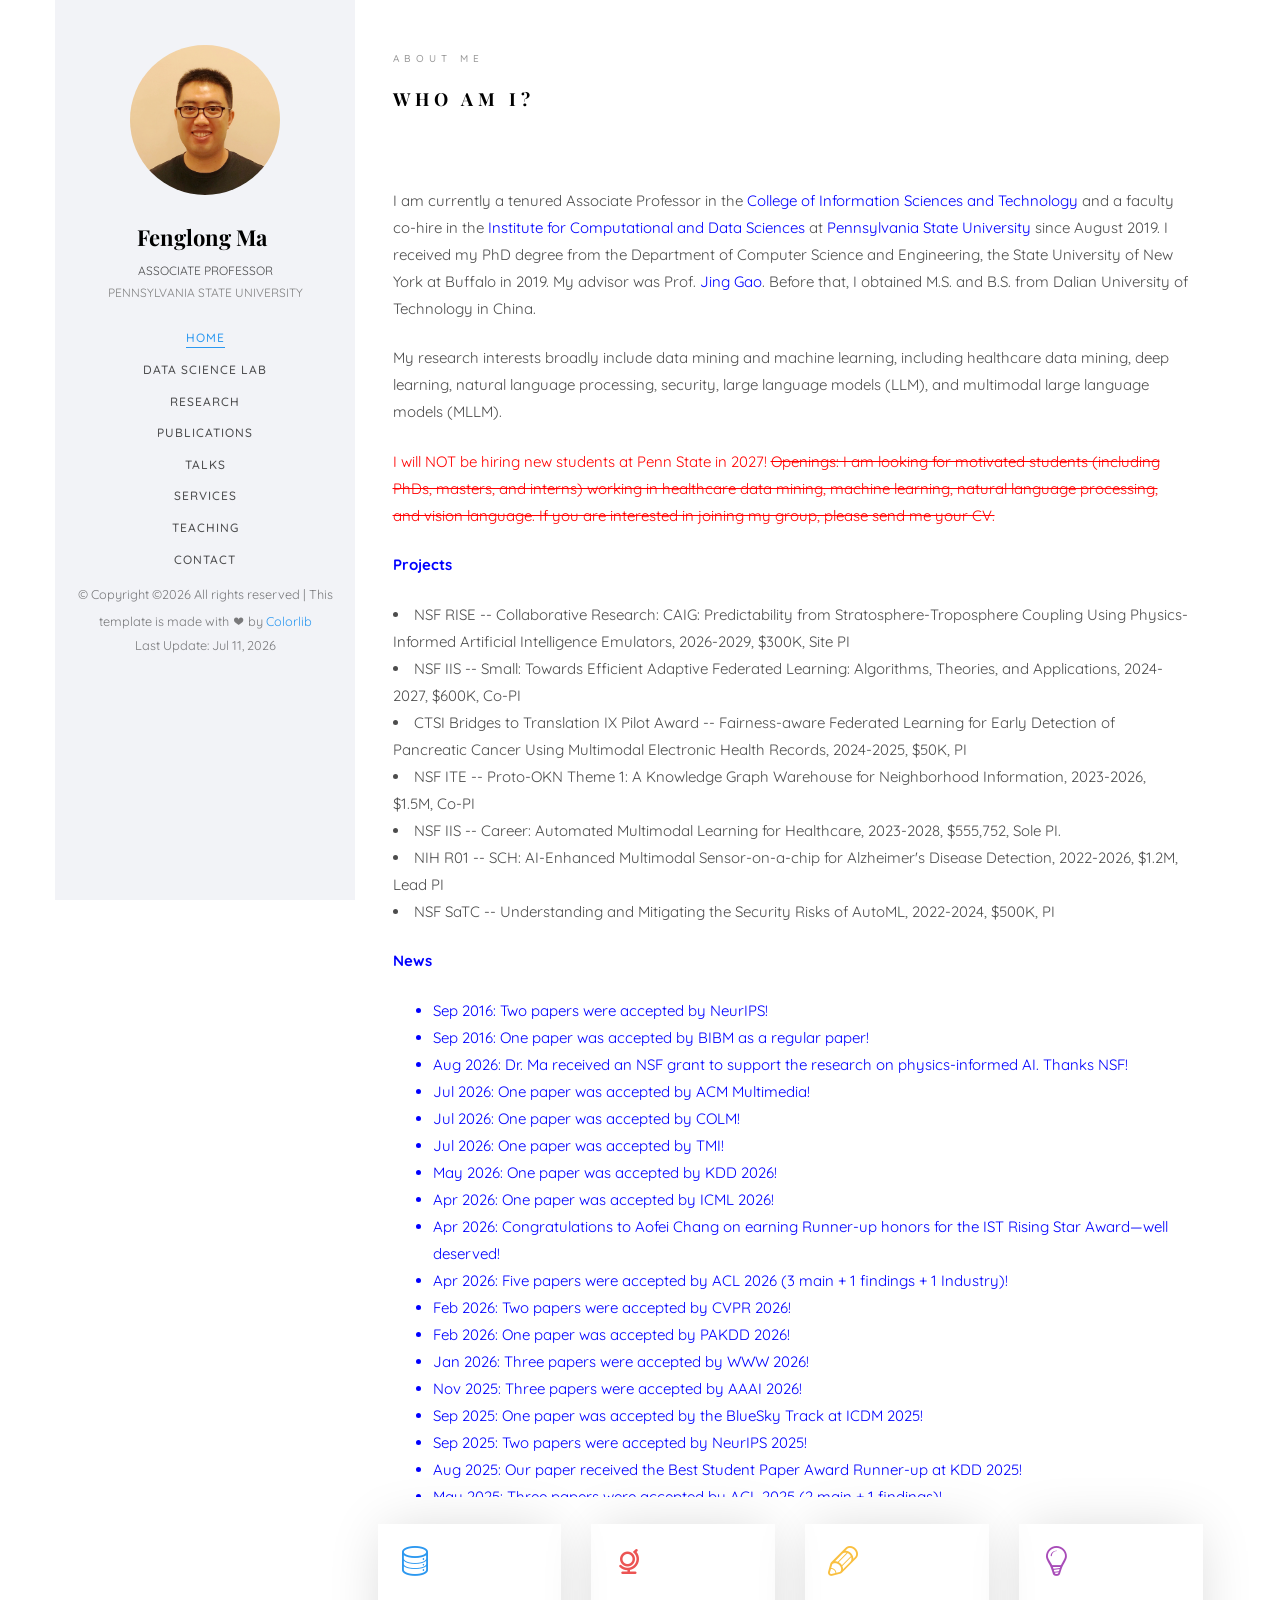
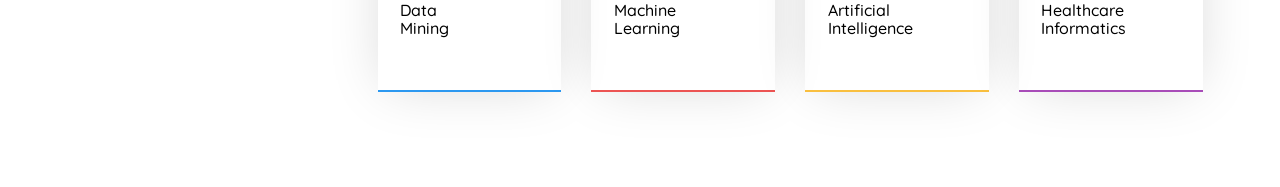
==== commit 8d27d7a4: "Update index.html" ====
--- a/index.html
+++ b/index.html
@@ -130,6 +130,8 @@
 										<div style="overflow-y: scroll; height:500px;">
 										
 											<font color="blue"><ul>
+												<li> Sep 2016: Two papers were accepted by NeurIPS!</li>
+												<li> Sep 2016: One paper was accepted by BIBM as a regular paper!</li>
 												<li> Aug 2026: Dr. Ma received an NSF grant to support the research on physics-informed AI. Thanks NSF!</li>
 												<li> Jul 2026: One paper was accepted by ACM Multimedia! </li>
 												<li> Jul 2026: One paper was accepted by COLM! </li>
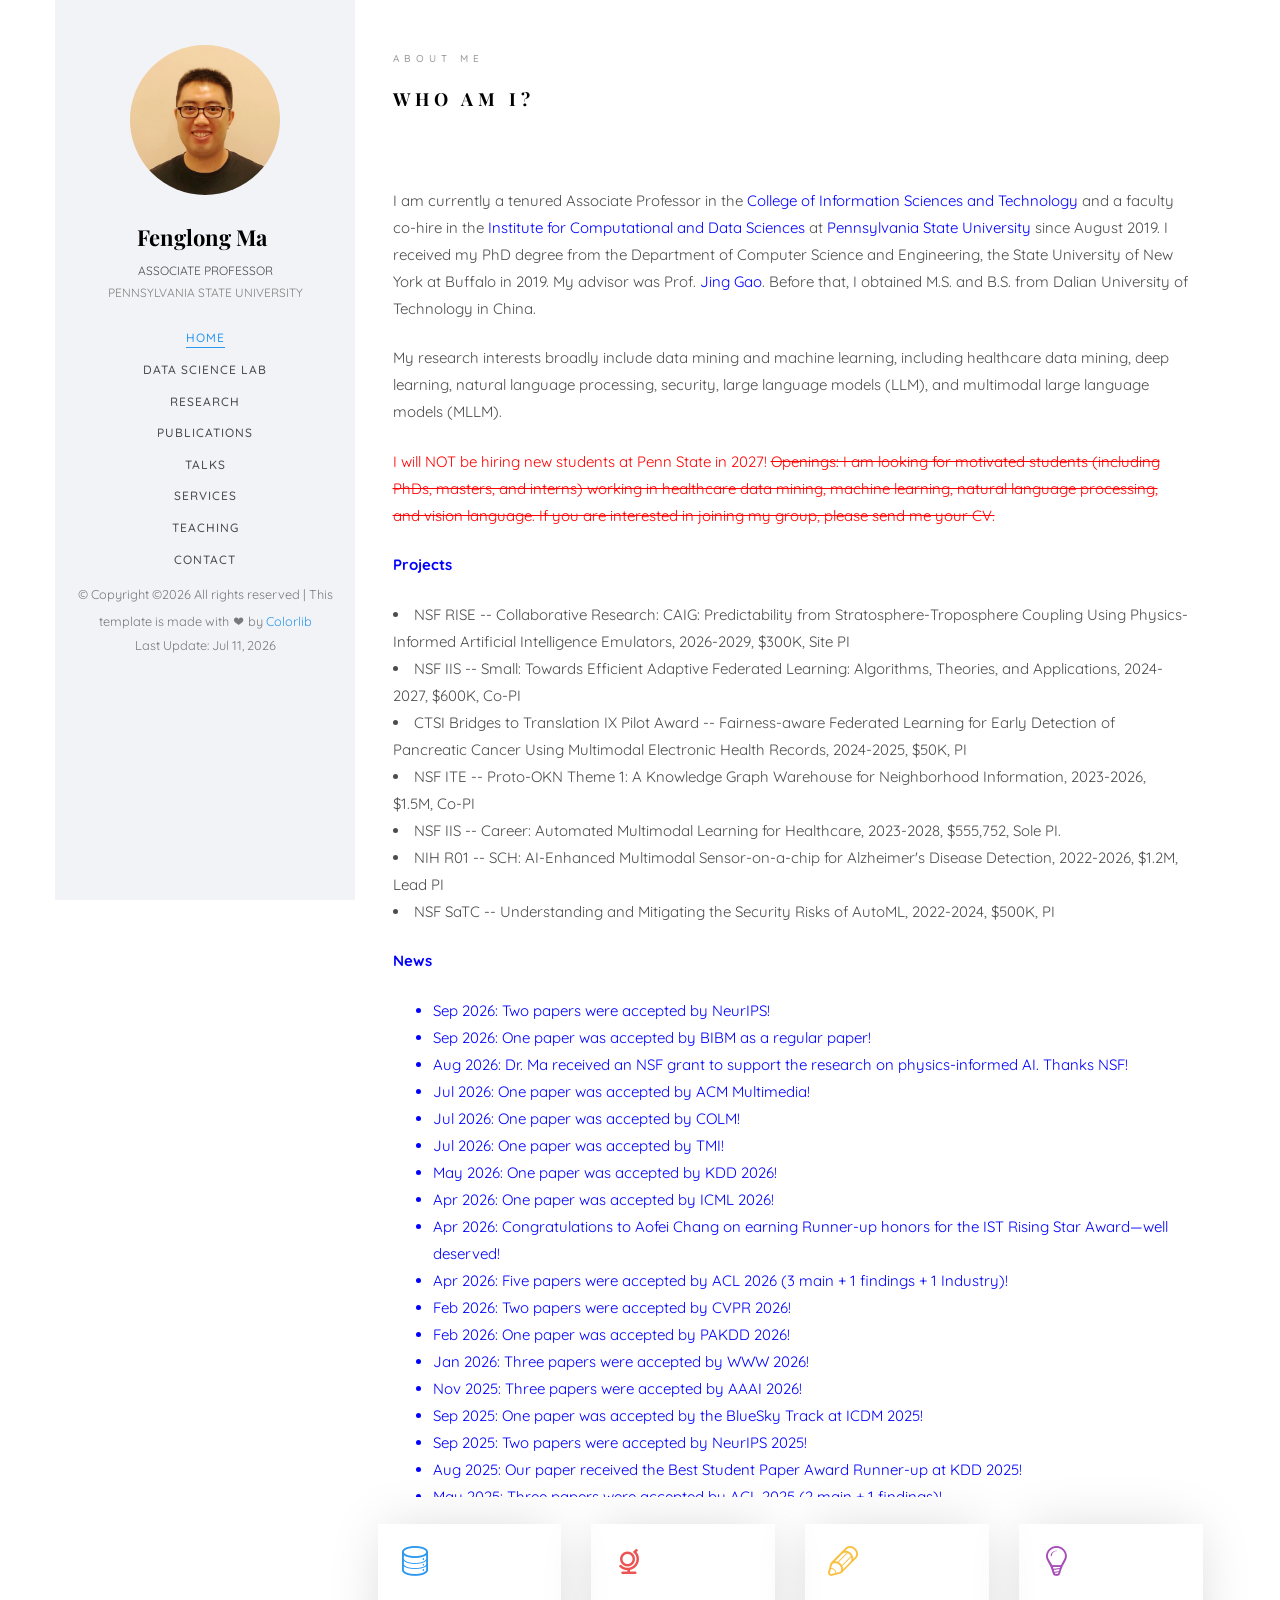
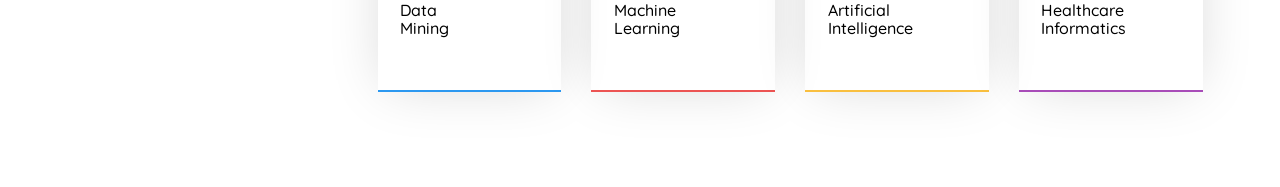
==== commit 4ec6134d: "Update index.html" ====
--- a/index.html
+++ b/index.html
@@ -130,8 +130,8 @@
 										<div style="overflow-y: scroll; height:500px;">
 										
 											<font color="blue"><ul>
-												<li> Sep 2016: Two papers were accepted by NeurIPS!</li>
-												<li> Sep 2016: One paper was accepted by BIBM as a regular paper!</li>
+												<li> Sep 2026: Two papers were accepted by NeurIPS!</li>
+												<li> Sep 2026: One paper was accepted by BIBM as a regular paper!</li>
 												<li> Aug 2026: Dr. Ma received an NSF grant to support the research on physics-informed AI. Thanks NSF!</li>
 												<li> Jul 2026: One paper was accepted by ACM Multimedia! </li>
 												<li> Jul 2026: One paper was accepted by COLM! </li>
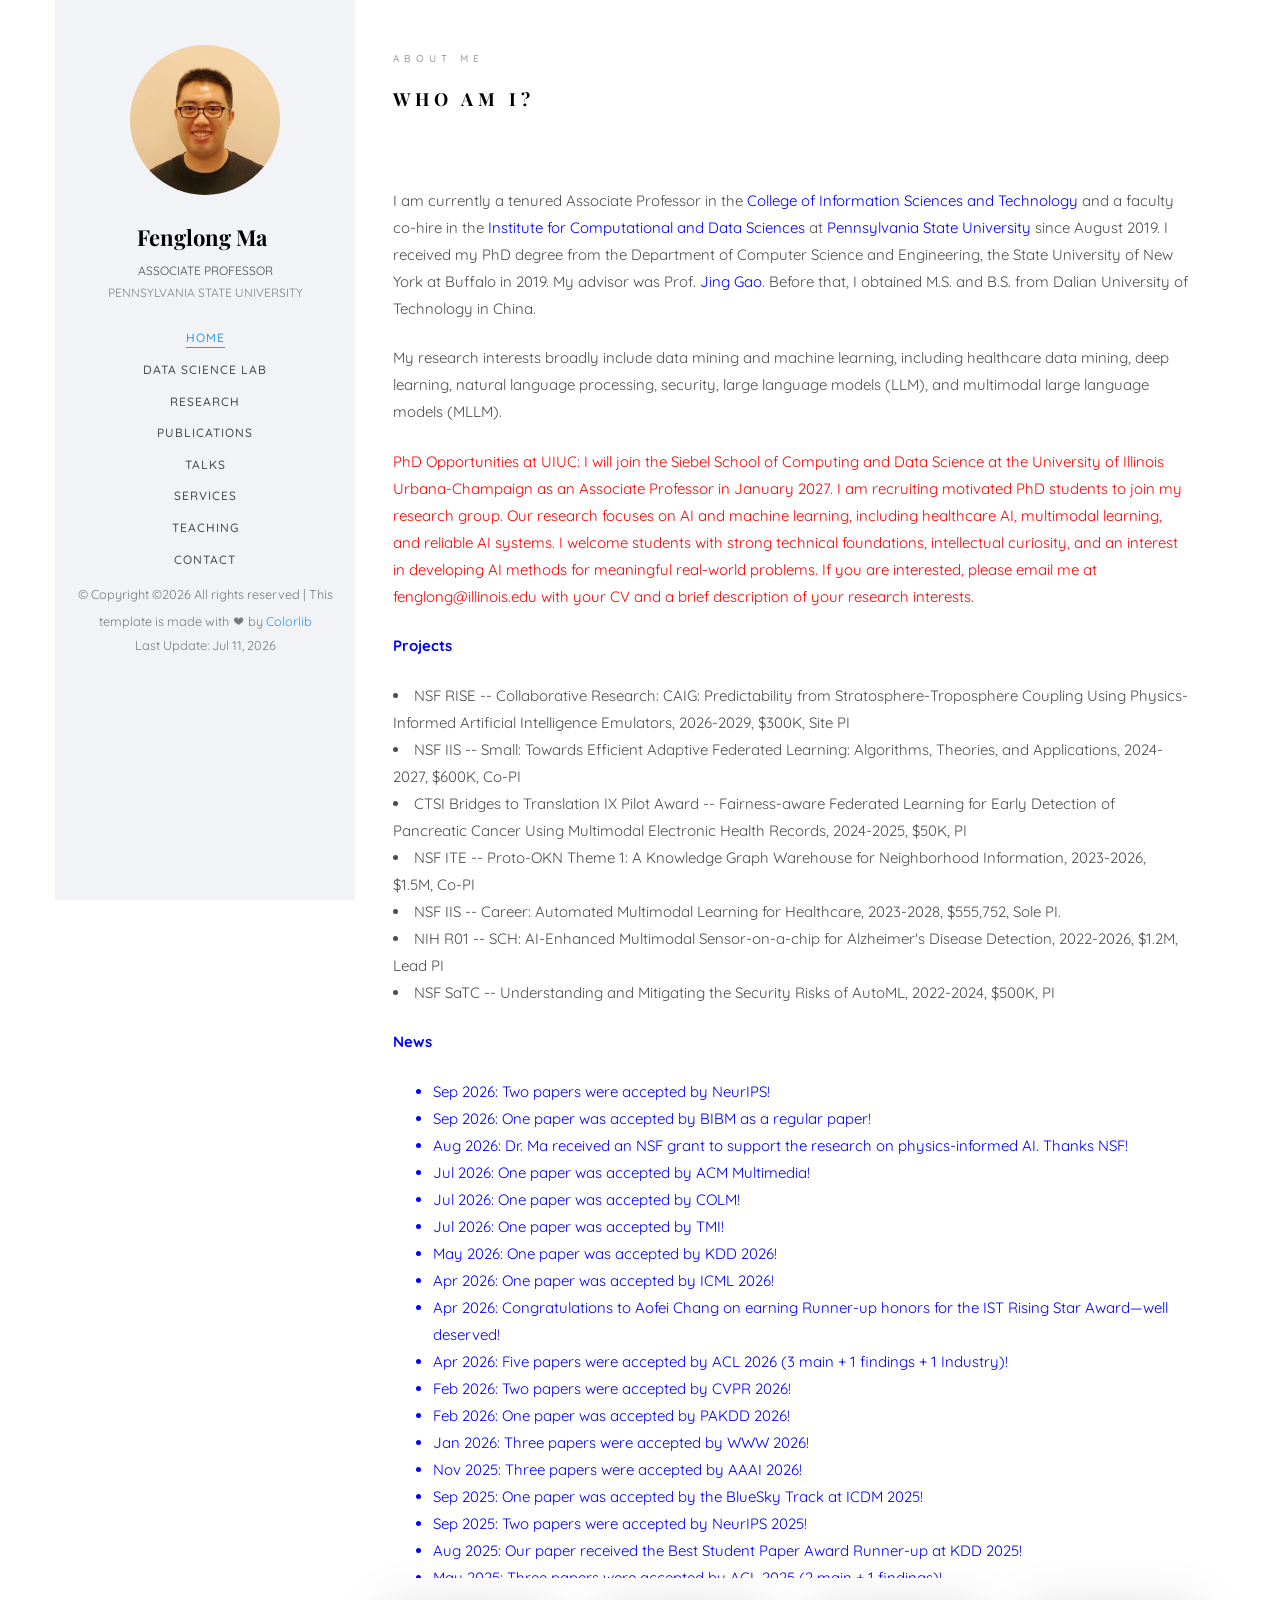
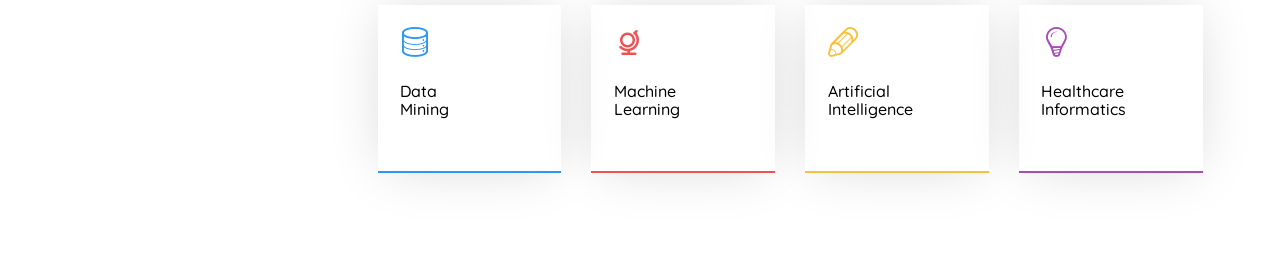
==== commit bc8ee020: "Update index.html" ====
--- a/index.html
+++ b/index.html
@@ -108,8 +108,10 @@
 										Before that, I obtained M.S. and B.S. from Dalian University of Technology in China.</p> 
 										<p>My research interests broadly include data mining and machine learning, including healthcare data mining, deep learning, natural language processing, security, large language models (LLM), and multimodal large language models (MLLM).</p>
 
-										<p><font color="red">I will NOT be hiring new students at Penn State in 2027! <s>Openings: I am looking for motivated students (including PhDs, masters, and interns) working in healthcare data mining, machine learning, natural language processing, and vision language. 
-										If you are interested in joining my group, please send me your CV. </s></font></p>
+										<p><font color="red"><bold>PhD Opportunities at UIUC</bold>: I will join the Siebel School of Computing and Data Science at the University of Illinois Urbana-Champaign as an Associate Professor in January 2027. 
+											I am recruiting motivated PhD students to join my research group. Our research focuses on AI and machine learning, including healthcare AI, multimodal learning, and reliable AI systems. 
+											I welcome students with strong technical foundations, intellectual curiosity, and an interest in developing AI methods for meaningful real-world problems. 
+											If you are interested, please email me at fenglong@illinois.edu with your CV and a brief description of your research interests. </font></p>
 
 										<p style="font-weight:bold">
 											<font color="blue">Projects</font>
@@ -191,60 +193,60 @@
 												<li> Aug 2023: One paper was accepted by TKDE on multimodal session-based recommendation!</li>
 												<li> Aug 2023: Three papers were accepted by CIKM!</li>
 												<li> Aug 2023: Our invited survey paper on multimodal federated learning was accepted by Sensors!</li>
-												<li> Jul 2023: One paper is accepted by Transactions on Audio, Speech and Language Processing on hate speech detection!</li>
+												<li> Jul 2023: One paper was accepted by Transactions on Audio, Speech and Language Processing on hate speech detection!</li>
 												<li> May 2023: Dr. Ma received the Artificial Intelligence and Biomedical Informatics (AIBI) Pilot Funding!</li>
 												<li> May 2023: One paper is accepted by KDD 2023 on hard-label black-box attack on text!</li>
-												<li> May 2023: One paper is accepted by IJERPH on mobile healthcare data mining!</li>
-												<li> May 2023: One paper is accepted by USENIX Security 2023 on knowledge graph reasoning!</li>
-												<li> Apr 2023: One paper is accepted by JBHI on online healthcare community analysis!</li>
-												<li> Apr 2023: One paper is accepted by IJCAI 2023 on decision-based black-box attacks!</li>
+												<li> May 2023: One paper was accepted by IJERPH on mobile healthcare data mining!</li>
+												<li> May 2023: One paper was accepted by USENIX Security 2023 on knowledge graph reasoning!</li>
+												<li> Apr 2023: One paper was accepted by JBHI on online healthcare community analysis!</li>
+												<li> Apr 2023: One paper was accepted by IJCAI 2023 on decision-based black-box attacks!</li>
 												<li> Mar 2023: Dr. Ma received the NSF Career Award to support the research on automated multimodal learning for healthcare. Thanks NSF!</li>
-												<li> Feb 2023: One paper is accepted by TOCHI on chatbot-based symptom checker self-diagnosis!</li>
-												<li> Jan 2023: One paper is accepted by CHI 2023 on AutoML security!</li>
-												<li> Dec 2022: One paper is accepted by SDM 2023 on semi-supervised federated learning!</li>
-												<li> Nov 2022: Two papers are accepted by AAAI 2023 on adversarial attacks on text data and few-shot text classification!</li>
+												<li> Feb 2023: One paper was accepted by TOCHI on chatbot-based symptom checker self-diagnosis!</li>
+												<li> Jan 2023: One paper was accepted by CHI 2023 on AutoML security!</li>
+												<li> Dec 2022: One paper was accepted by SDM 2023 on semi-supervised federated learning!</li>
+												<li> Nov 2022: Two papers were accepted by AAAI 2023 on adversarial attacks on text data and few-shot text classification!</li>
 												<li> Oct 2022: Three papers are accepted by BIBM 2022 on AutoML-based health risk prediction (regular), sleep stage prediction (regular) and health risk prediction model robustness (short)!</li>
-												<li> Aug 2022: Two papers are accepted by ICDM 2022 on health risk prediction (regular) and knowledge concept prerequisite learning (short)!</li>
+												<li> Aug 2022: Two papers were accepted by ICDM 2022 on health risk prediction (regular) and knowledge concept prerequisite learning (short)!</li>
 												<li> Aug 2022: Dr. Ma (lead PI) received an NIH R01 project (4 years, $1.2M) to support the research on early detection of Alzheimer's disease!</li>
-												<li> Aug 2022: Two papers are accepted by Coling 2022 on clinical language simplification and medical dialogue!</li>
+												<li> Aug 2022: Two papers were accepted by Coling 2022 on clinical language simplification and medical dialogue!</li>
 												<li> Aug 2022: Dr. Ma received an <a href="https://www.nsf.gov/awardsearch/showAward?AWD_ID=2212323&HistoricalAwards=false">NSF award</a> on understanding and mitigating the security risks of AutoML!</li>
-												<li> Jul 2022: One paper is accepted by BHI 2022 on sleep stage classification!</li>
-												<li> Jul 2022: One paper is accepted by SECON 2022 on contactless authentication with deep learning!</li>
-												<li> Jun 2022: One paper is accepted by ECML PKDD 2022 on COVID-19 vaccine side effect prediction using federated learning!</li>
-												<li> May 2022: One paper is accepted by KDD 2022 on hard-label adversarial attacks on text data!</li>
-												<li> Mar 2022: One paper is accepted by SIGIR 2022 on session-based recommendation!</li>
+												<li> Jul 2022: One paper was accepted by BHI 2022 on sleep stage classification!</li>
+												<li> Jul 2022: One paper was accepted by SECON 2022 on contactless authentication with deep learning!</li>
+												<li> Jun 2022: One paper was accepted by ECML PKDD 2022 on COVID-19 vaccine side effect prediction using federated learning!</li>
+												<li> May 2022: One paper was accepted by KDD 2022 on hard-label adversarial attacks on text data!</li>
+												<li> Mar 2022: One paper was accepted by SIGIR 2022 on session-based recommendation!</li>
 												<li> Mar 2022: One paper is accepted by Information Processing & Management on session-based recommendation!</li>
-												<li> Dec 2021: One paper is accepted by SDM 2022 on online student learning!</li>
-												<li> Dec 2021: One paper is accepted by AAAI 2022 on hard-label adversarial attacks on text data!</li>
-												<li> Oct 2021: One paper is accepted by Bigdata 2021 on semi-supervised federated learning!</li>
-												<li> Aug 2021: One paper is accepted by Findings of EMNLP 2021 on paraphrase identification!</li>
-												<li> Aug 2021: Congratulations Guanjie for defending his Ph.D. thesis this summer!</li>
-												<li> Aug 2021: One paper is accepted by CIKM 2021 on health risk prediction with unstructured medical text!</li>
-												<li> Jul 2021: One paper is accepted by WACV 2022 on audio visual scene-aware dialog!</li>
-												<li> Jun 2021: One paper is accepted by AMIA 2021 on diagnosis prediction!</li>
-												<li> Jun 2021: One paper is accepted by ECML-PKDD 2021 on sleep apnea detection!</li>
-												<li> May 2021: One paper is accepted by KDD 2021 on fake news detection!</li>
-												<li> May 2021: Our tutorial titled "Advances in Mining Heterogeneous Healthcare Data" is accepted by KDD 2021!</li>
-												<li> May 2021: One paper is accepted by ACL 2021 main conference on medical report generation, and the other is accepted by Findings of ACL 2021 on automated ICD coding! </li>
-												<li> Apr 2021: One paper is accepted by IJCAI 2021 on drug recommendation! </li>
-												<li> Apr 2021: Dr. Ma was invited to serve in the PCs of AMIA 2021, NeurIPS 2021, CIKM 2021, and WISE 2021. </li>
+												<li> Dec 2021: One paper was accepted by SDM 2022 on online student learning!</li>
+												<li> Dec 2021: One paper was accepted by AAAI 2022 on hard-label adversarial attacks on text data!</li>
+												<li> Oct 2021: One paper was accepted by Bigdata 2021 on semi-supervised federated learning!</li>
+												<li> Aug 2021: One paper was accepted by Findings of EMNLP 2021 on paraphrase identification!</li>
+												<li> Aug 2021: Congratulations, Guanjie, on defending his Ph.D. thesis this summer!</li>
+												<li> Aug 2021: One paper was accepted by CIKM 2021 on health risk prediction with unstructured medical text!</li>
+												<li> Jul 2021: One paper was accepted by WACV 2022 on audio visual scene-aware dialog!</li>
+												<li> Jun 2021: One paper was accepted by AMIA 2021 on diagnosis prediction!</li>
+												<li> Jun 2021: One paper was accepted by ECML-PKDD 2021 on sleep apnea detection!</li>
+												<li> May 2021: One paper was accepted by KDD 2021 on fake news detection!</li>
+												<li> May 2021: Our tutorial titled "Advances in Mining Heterogeneous Healthcare Data" was accepted by KDD 2021!</li>
+												<li> May 2021: One paper is accepted by the ACL 2021 main conference on medical report generation, and the other is accepted by Findings of ACL 2021 on automated ICD coding! </li>
+												<li> Apr 2021: One paper was accepted by IJCAI 2021 on drug recommendation! </li>
+												<li> Apr 2021: Dr. Ma was invited to serve on the PCs of AMIA 2021, NeurIPS 2021, CIKM 2021, and WISE 2021. </li>
 												<li> Mar 2021: Dr. Ma received the 2020 Sony Research Award on semi-supervised federated learning! </li>
-												<li> Feb 2021: One paper is accepted by Expert Systems with Applications on hospital readmission prediction! </li>
-												<li> Jan 2021: Two papers are accepted by WWW 2021! Both are on health risk prediction. One is to use knowledge graph paths, the other is to incoporate public health data. </li> 
-												<li> Dec 2020: One paper is accepted by SDM 2021! </li>
-												<li> Dec 2020: Dr. Ma was invited to serve in the PC of KDD 2021 and CVPR 2021.</li>
-												<li> Dec 2020: One paper is accepted by AAAI 2021! </li>
-												<li> Aug 2020: One paper is accepted by ICDM 2020 (regular paper)! </li>
+												<li> Feb 2021: One paper was accepted by Expert Systems with Applications on hospital readmission prediction! </li>
+												<li> Jan 2021: Two papers were accepted by WWW 2021! Both are on health risk prediction. One is to use knowledge graph paths, the other is to incorporate public health data. </li> 
+												<li> Dec 2020: One paper was accepted by SDM 2021! </li>
+												<li> Dec 2020: Dr. Ma was invited to serve on the PC of KDD 2021 and CVPR 2021.</li>
+												<li> Dec 2020: One paper was accepted by AAAI 2021! </li>
+												<li> Aug 2020: One paper was accepted by ICDM 2020 (regular paper)! </li>
 												<li> Aug 2020: Dr. Ma was invited to serve in the SPC of AAAI 2021 and PC of Bigdata 2020.</li>
-												<li> Jul 2020: Two papers are accepted by CIKM 2020! One is on risk prediction in healthcare, and the other is on knowledge graph validation.</li>
+												<li> Jul 2020: Two papers were accepted by CIKM 2020! One is on risk prediction in healthcare, and the other is on knowledge graph validation.</li>
 												<li> Jul 2020: Dr. Ma was invited to serve on the program committee of SDM 2021.</li>
-												<li> May 2020: Three papers are accepted by KDD 2020!</li>
-												<li> May 2020: One paper on hospital readmissions prediction is accepted by Knowledge-Based Systems!</li>
+												<li> May 2020: Three papers were accepted by KDD 2020!</li>
+												<li> May 2020: One paper on hospital readmission prediction was accepted by Knowledge-Based Systems!</li>
 												<li> May 2020: Dr. Ma (PI, Co-PIs: Drs. Sharon Huang, Prasenjit Mitra, and Vasant Honavar) received a one-year seed grant from ICDS & IST at Penn State.</li>
 												<li> Feb 2020: Dr. Ma (PI, Co-PI: Dr. Sharon Huang) received a one-year seed grant from IST at Penn State.</li>
 												<li> Jan 2020: Dr. Ma was invited to serve on the program committee of AMIA 2020.</li>
 												<li> Jan 2020: Dr. Ma was invited to serve on the program committee of KDD 2020.</li>
-												<li> Jan 2020: One paper on human activity recognition is accepted by IMWUT (UbiComp 2020)!</li>
+												<li> Jan 2020: One paper on human activity recognition was accepted by IMWUT (UbiComp 2020)!</li>
 												<li> Dec 2019: One paper on rare disease prediction is accepted by SDM 2020!</li>
 												<li> Nov 2019: One paper on weakly-supervised fake news detection is accepted by AAAI 2020!</li>
 												<li> Oct 2019: Two papers are accepted by IEEE Big Data 2019! One is on crowdsourcing aggregation, and the other is on federated multitask learning!</li>
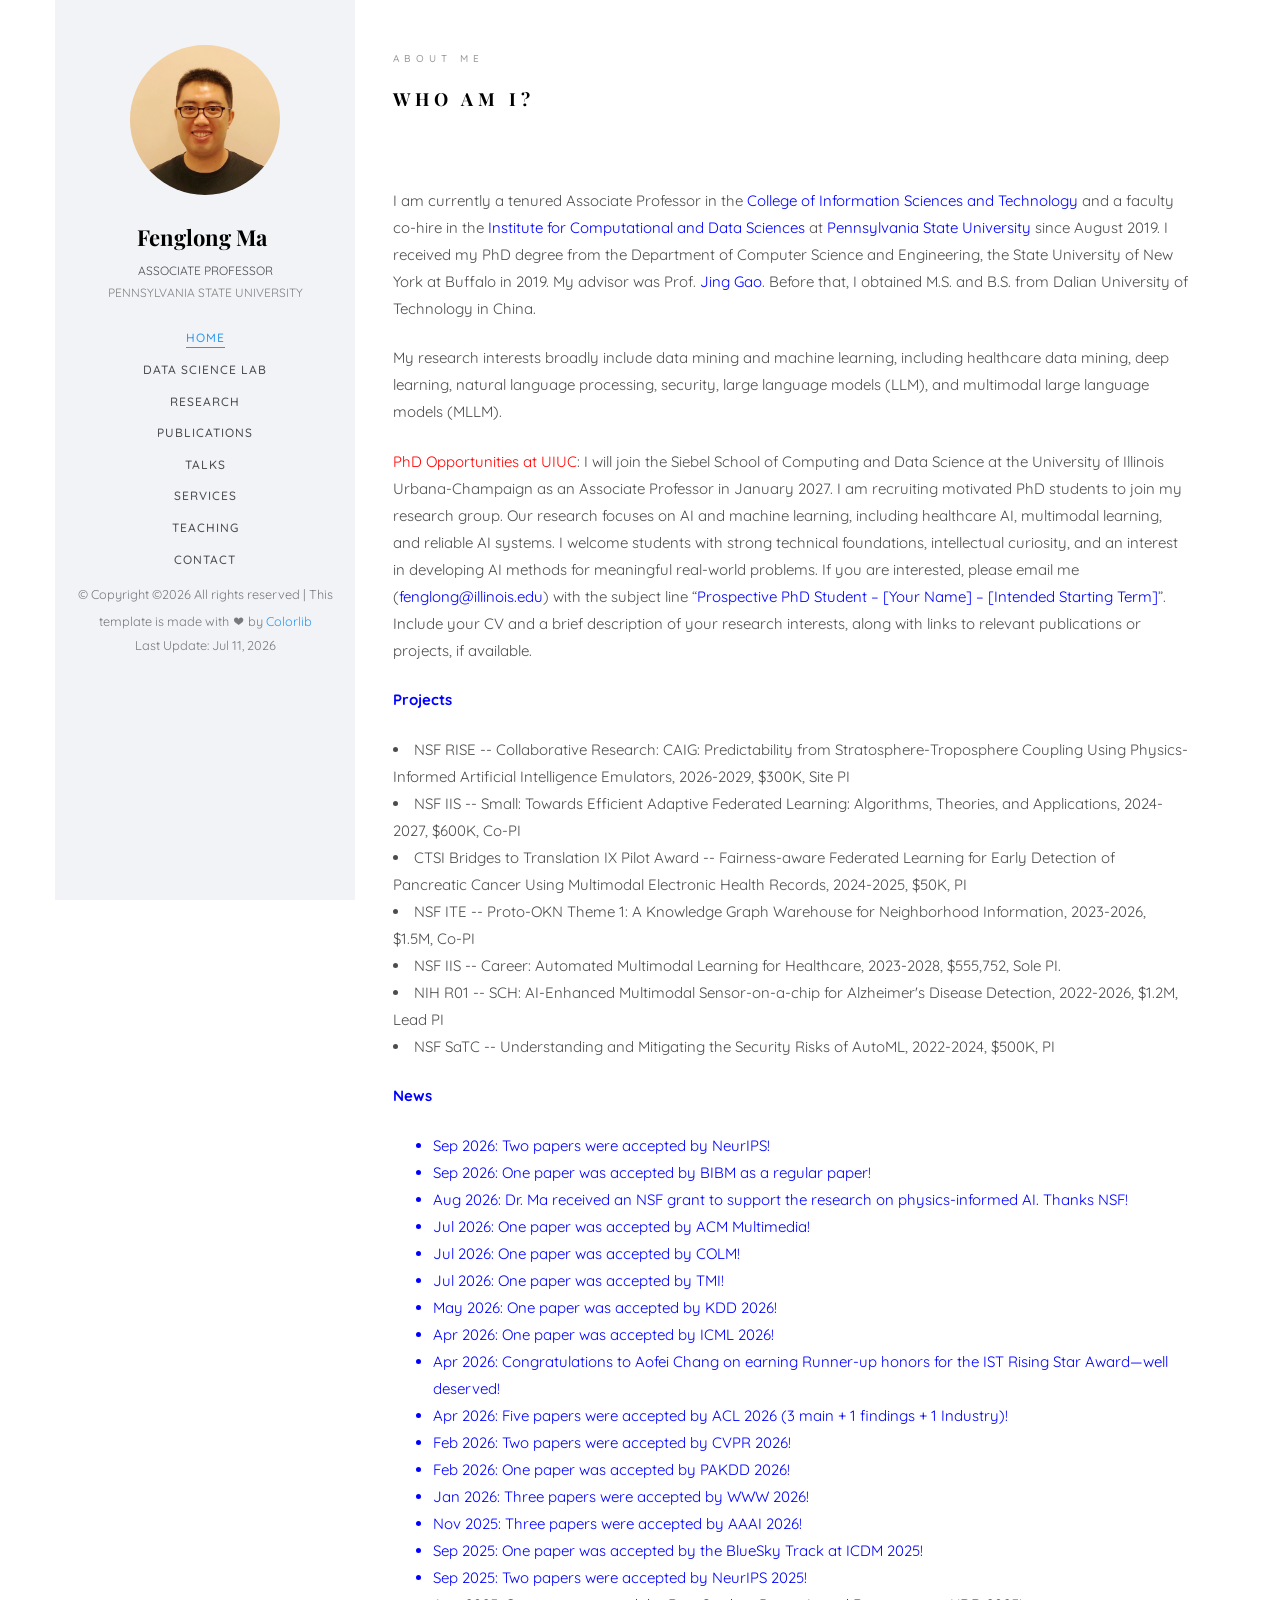
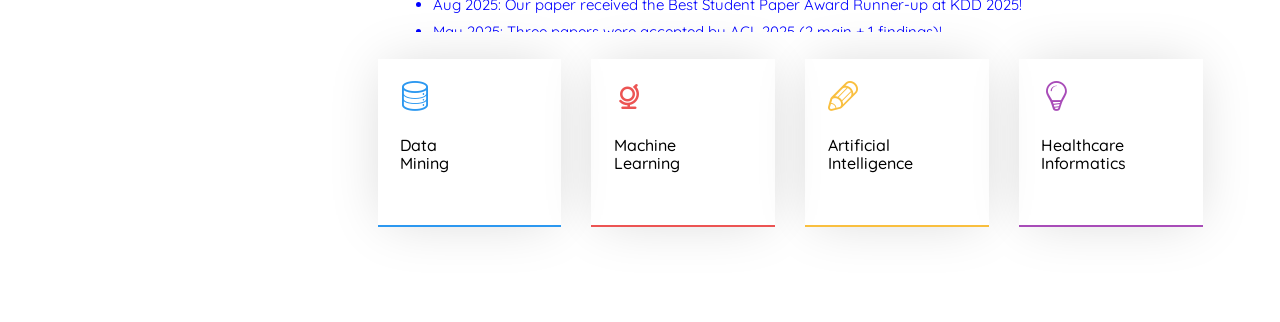
==== commit 07eb8b5d: "Update index.html" ====
--- a/index.html
+++ b/index.html
@@ -108,10 +108,11 @@
 										Before that, I obtained M.S. and B.S. from Dalian University of Technology in China.</p> 
 										<p>My research interests broadly include data mining and machine learning, including healthcare data mining, deep learning, natural language processing, security, large language models (LLM), and multimodal large language models (MLLM).</p>
 
-										<p><font color="red"><bold>PhD Opportunities at UIUC</bold>: I will join the Siebel School of Computing and Data Science at the University of Illinois Urbana-Champaign as an Associate Professor in January 2027. 
+										<p><font color="red">PhD Opportunities at UIUC</font>: I will join the Siebel School of Computing and Data Science at the University of Illinois Urbana-Champaign as an Associate Professor in January 2027. 
 											I am recruiting motivated PhD students to join my research group. Our research focuses on AI and machine learning, including healthcare AI, multimodal learning, and reliable AI systems. 
 											I welcome students with strong technical foundations, intellectual curiosity, and an interest in developing AI methods for meaningful real-world problems. 
-											If you are interested, please email me at fenglong@illinois.edu with your CV and a brief description of your research interests. </font></p>
+											If you are interested, please email me (<font color="blue">fenglong@illinois.edu</font>) with the subject line “<font color="blue">Prospective PhD Student – [Your Name] – [Intended Starting Term]</font>”. 
+											Include your CV and a brief description of your research interests, along with links to relevant publications or projects, if available. </p>
 
 										<p style="font-weight:bold">
 											<font color="blue">Projects</font>
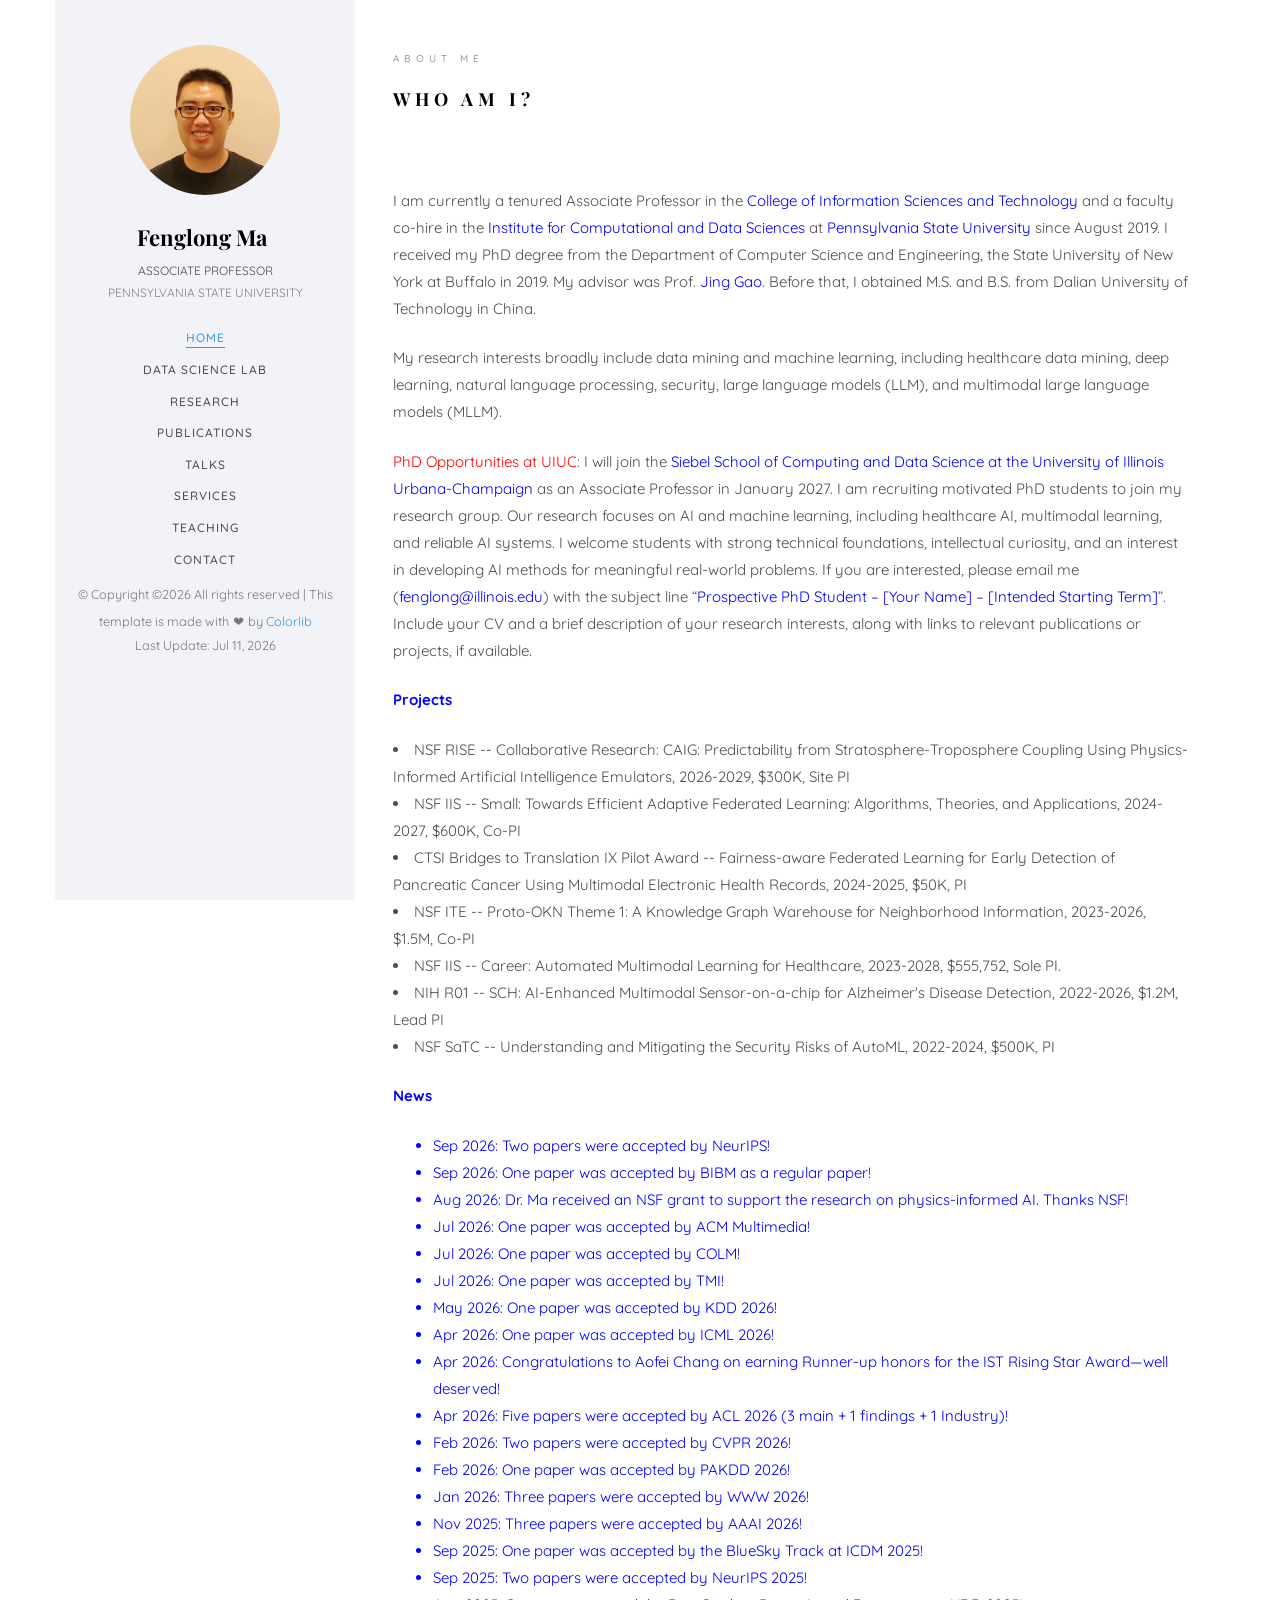
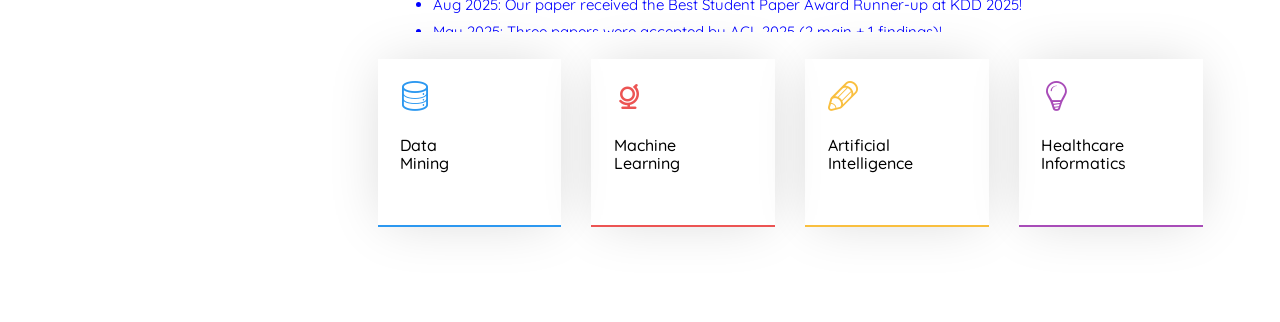
==== commit 51403a56: "Update index.html" ====
--- a/index.html
+++ b/index.html
@@ -108,7 +108,7 @@
 										Before that, I obtained M.S. and B.S. from Dalian University of Technology in China.</p> 
 										<p>My research interests broadly include data mining and machine learning, including healthcare data mining, deep learning, natural language processing, security, large language models (LLM), and multimodal large language models (MLLM).</p>
 
-										<p><font color="red">PhD Opportunities at UIUC</font>: I will join the Siebel School of Computing and Data Science at the University of Illinois Urbana-Champaign as an Associate Professor in January 2027. 
+										<p><font color="red">PhD Opportunities at UIUC</font>: I will join the <a href="https://siebelschool.illinois.edu/"><font color="blue">Siebel School of Computing and Data Science at the University of Illinois Urbana-Champaign</font></a> as an Associate Professor in January 2027. 
 											I am recruiting motivated PhD students to join my research group. Our research focuses on AI and machine learning, including healthcare AI, multimodal learning, and reliable AI systems. 
 											I welcome students with strong technical foundations, intellectual curiosity, and an interest in developing AI methods for meaningful real-world problems. 
 											If you are interested, please email me (<font color="blue">fenglong@illinois.edu</font>) with the subject line “<font color="blue">Prospective PhD Student – [Your Name] – [Intended Starting Term]</font>”. 
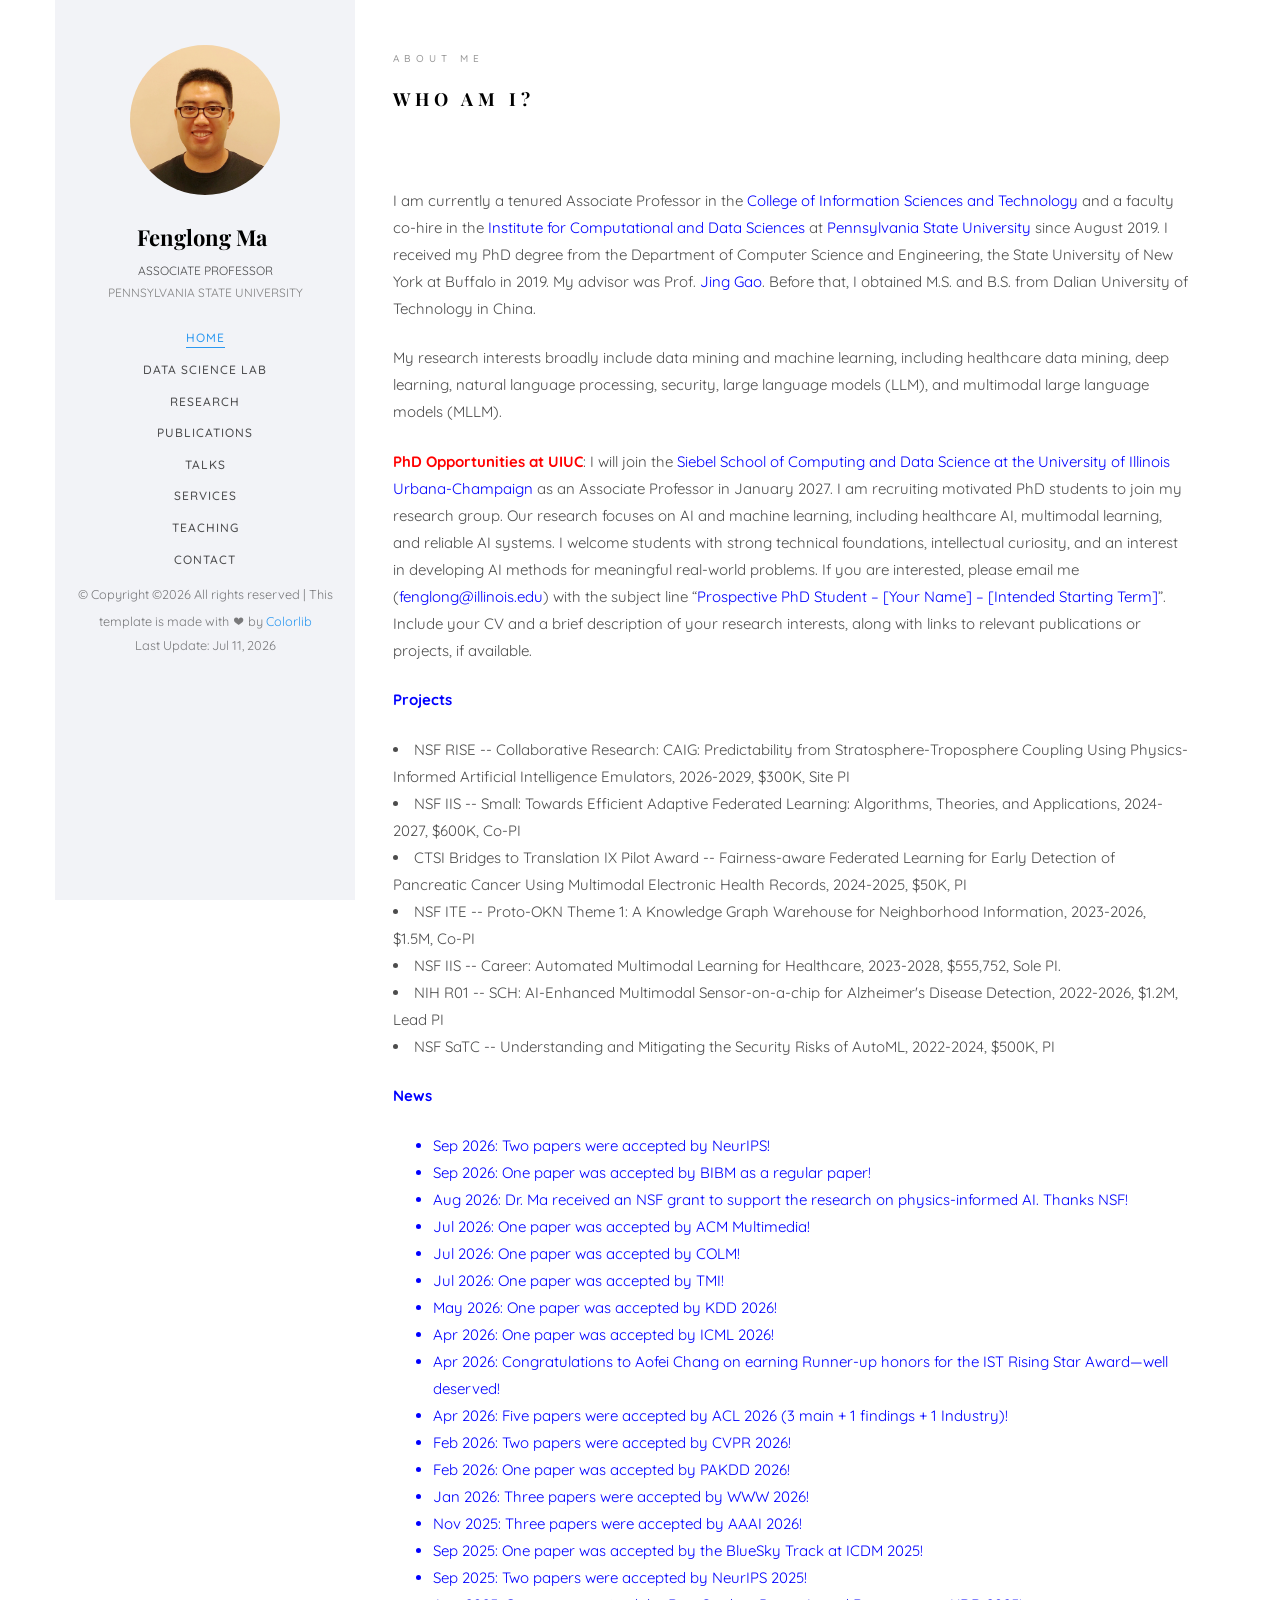
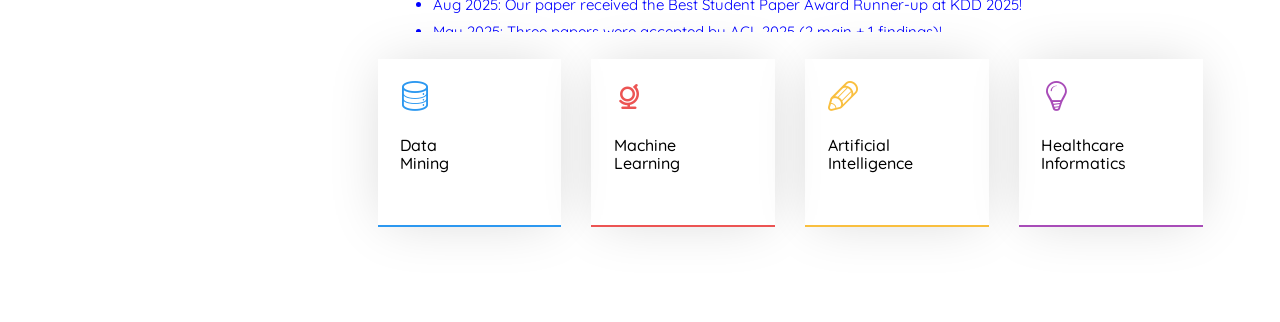
==== commit 46bf1c17: "Update index.html" ====
--- a/index.html
+++ b/index.html
@@ -108,7 +108,7 @@
 										Before that, I obtained M.S. and B.S. from Dalian University of Technology in China.</p> 
 										<p>My research interests broadly include data mining and machine learning, including healthcare data mining, deep learning, natural language processing, security, large language models (LLM), and multimodal large language models (MLLM).</p>
 
-										<p><font color="red">PhD Opportunities at UIUC</font>: I will join the <a href="https://siebelschool.illinois.edu/"><font color="blue">Siebel School of Computing and Data Science at the University of Illinois Urbana-Champaign</font></a> as an Associate Professor in January 2027. 
+										<p><strong style="color: red;">PhD Opportunities at UIUC</strong>: I will join the <a href="https://siebelschool.illinois.edu/"><font color="blue">Siebel School of Computing and Data Science at the University of Illinois Urbana-Champaign</font></a> as an Associate Professor in January 2027. 
 											I am recruiting motivated PhD students to join my research group. Our research focuses on AI and machine learning, including healthcare AI, multimodal learning, and reliable AI systems. 
 											I welcome students with strong technical foundations, intellectual curiosity, and an interest in developing AI methods for meaningful real-world problems. 
 											If you are interested, please email me (<font color="blue">fenglong@illinois.edu</font>) with the subject line “<font color="blue">Prospective PhD Student – [Your Name] – [Intended Starting Term]</font>”. 
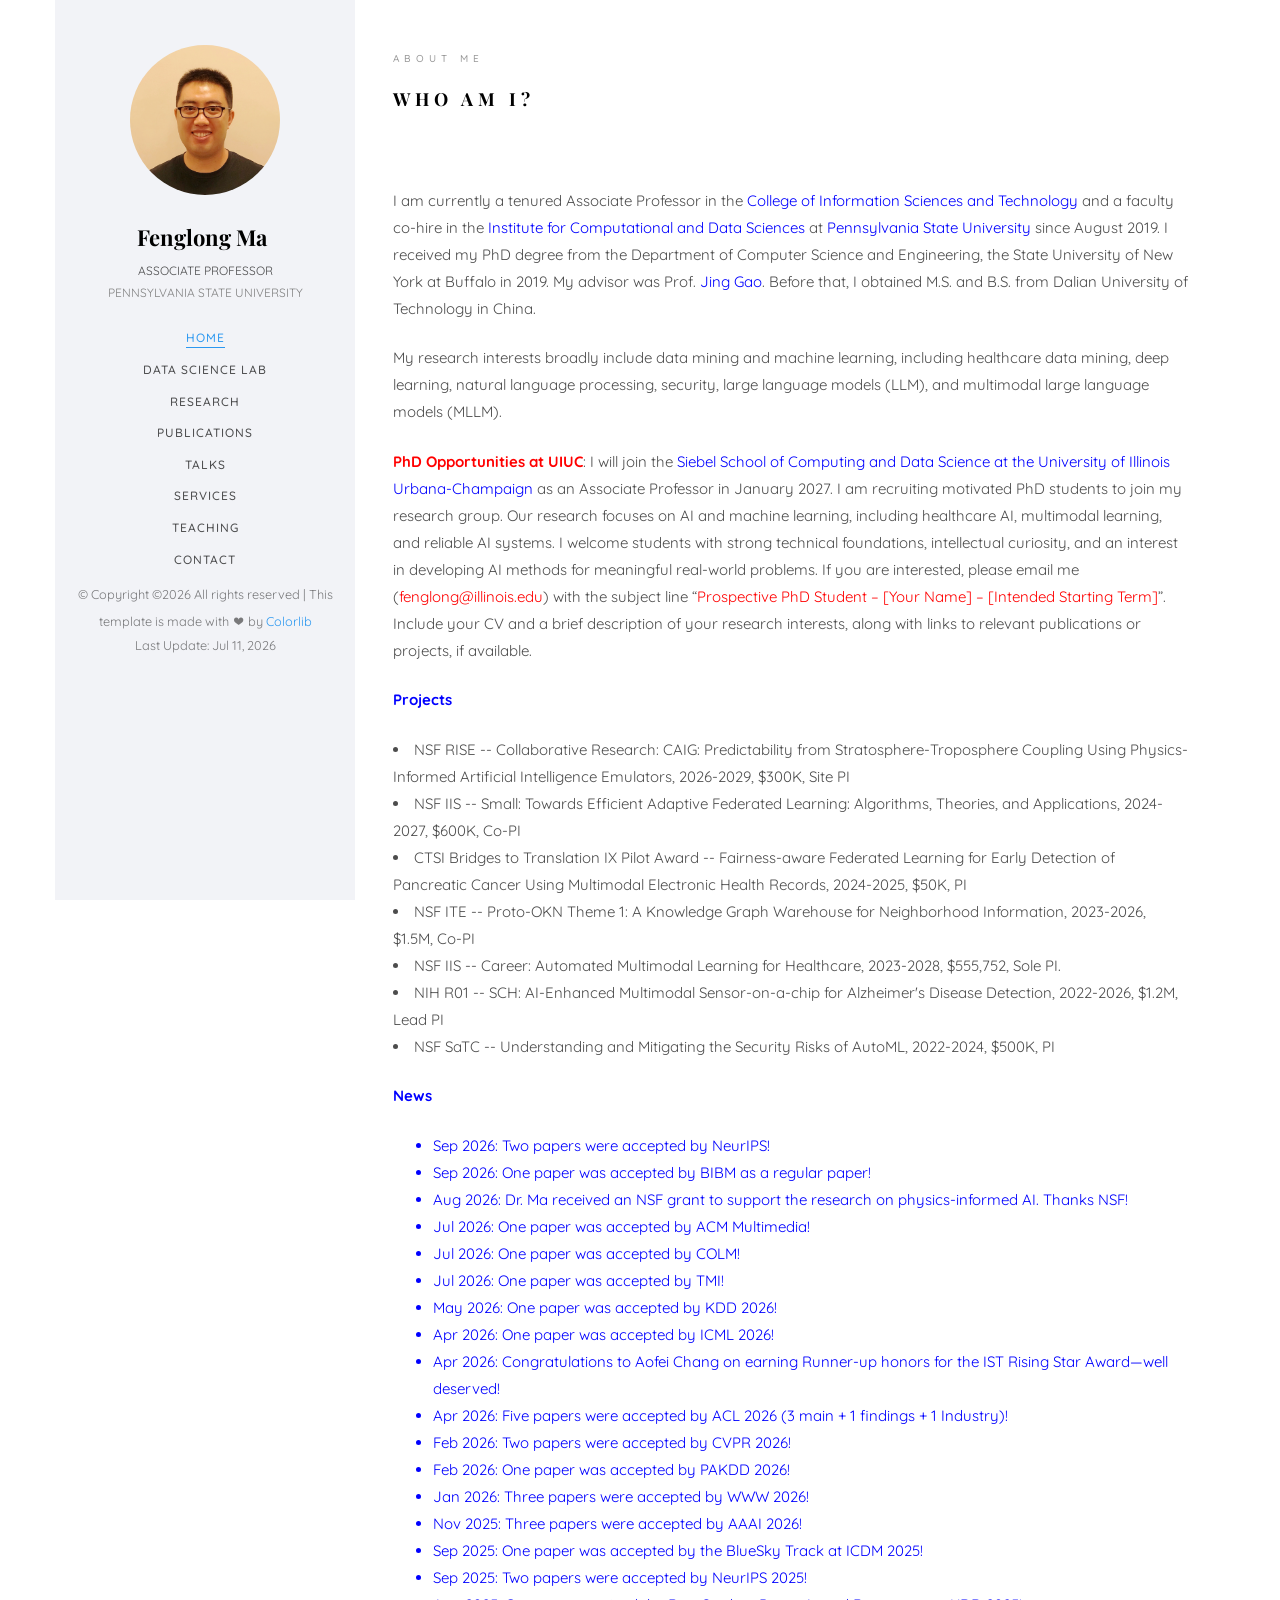
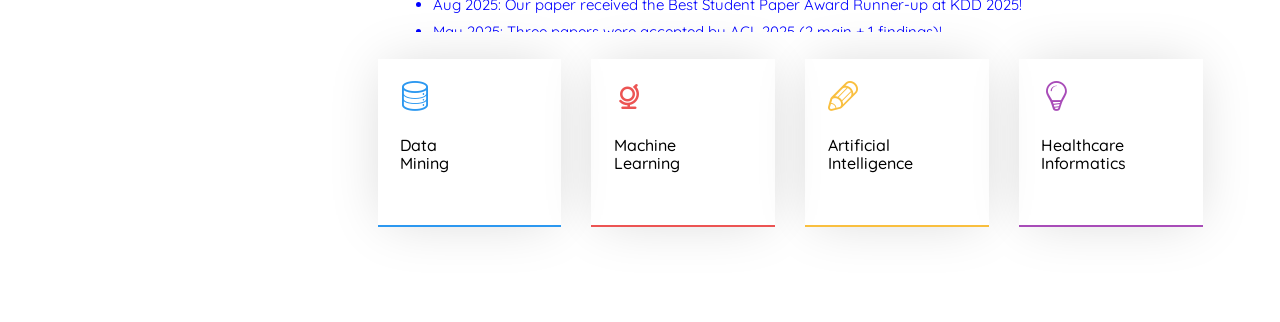
==== commit 07f446aa: "Update index.html" ====
--- a/index.html
+++ b/index.html
@@ -111,7 +111,7 @@
 										<p><strong style="color: red;">PhD Opportunities at UIUC</strong>: I will join the <a href="https://siebelschool.illinois.edu/"><font color="blue">Siebel School of Computing and Data Science at the University of Illinois Urbana-Champaign</font></a> as an Associate Professor in January 2027. 
 											I am recruiting motivated PhD students to join my research group. Our research focuses on AI and machine learning, including healthcare AI, multimodal learning, and reliable AI systems. 
 											I welcome students with strong technical foundations, intellectual curiosity, and an interest in developing AI methods for meaningful real-world problems. 
-											If you are interested, please email me (<font color="blue">fenglong@illinois.edu</font>) with the subject line “<font color="blue">Prospective PhD Student – [Your Name] – [Intended Starting Term]</font>”. 
+											If you are interested, please email me (<font color="red">fenglong@illinois.edu</font>) with the subject line “<font color="red">Prospective PhD Student – [Your Name] – [Intended Starting Term]</font>”. 
 											Include your CV and a brief description of your research interests, along with links to relevant publications or projects, if available. </p>
 
 										<p style="font-weight:bold">
